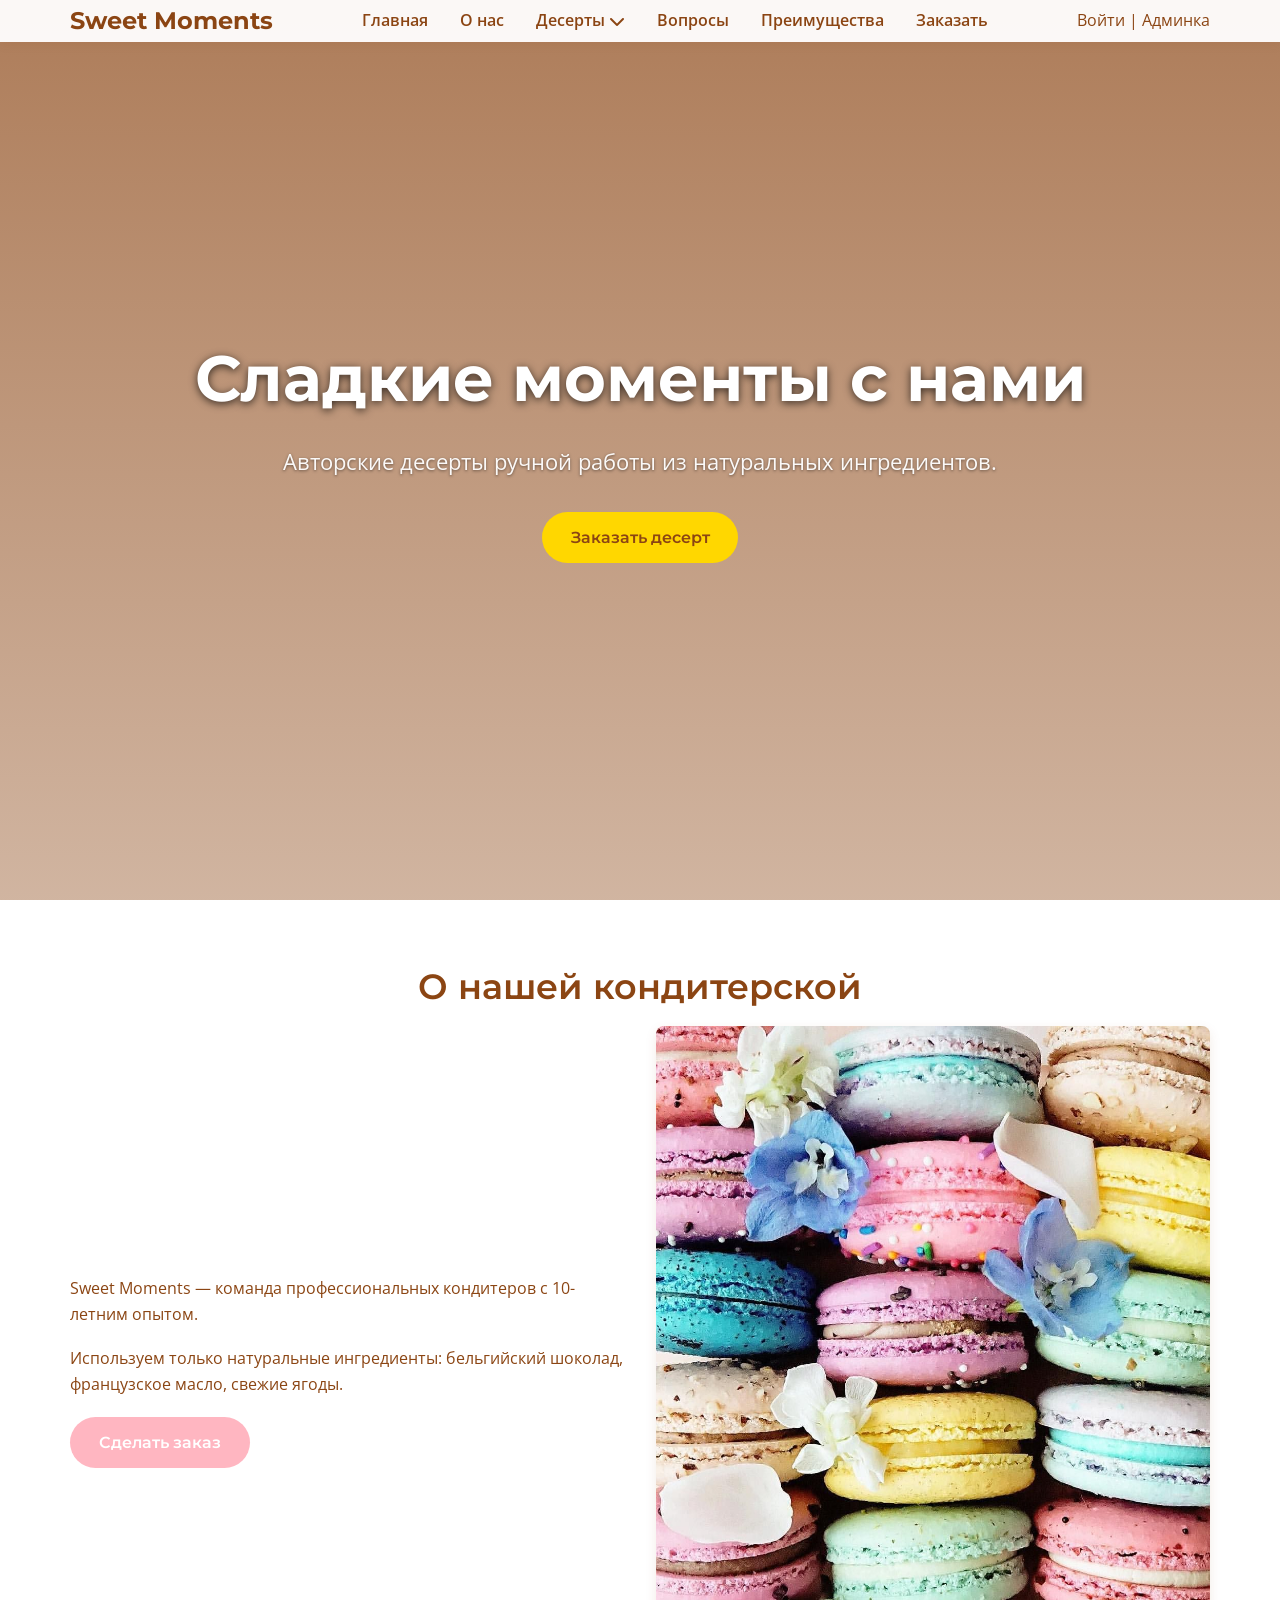
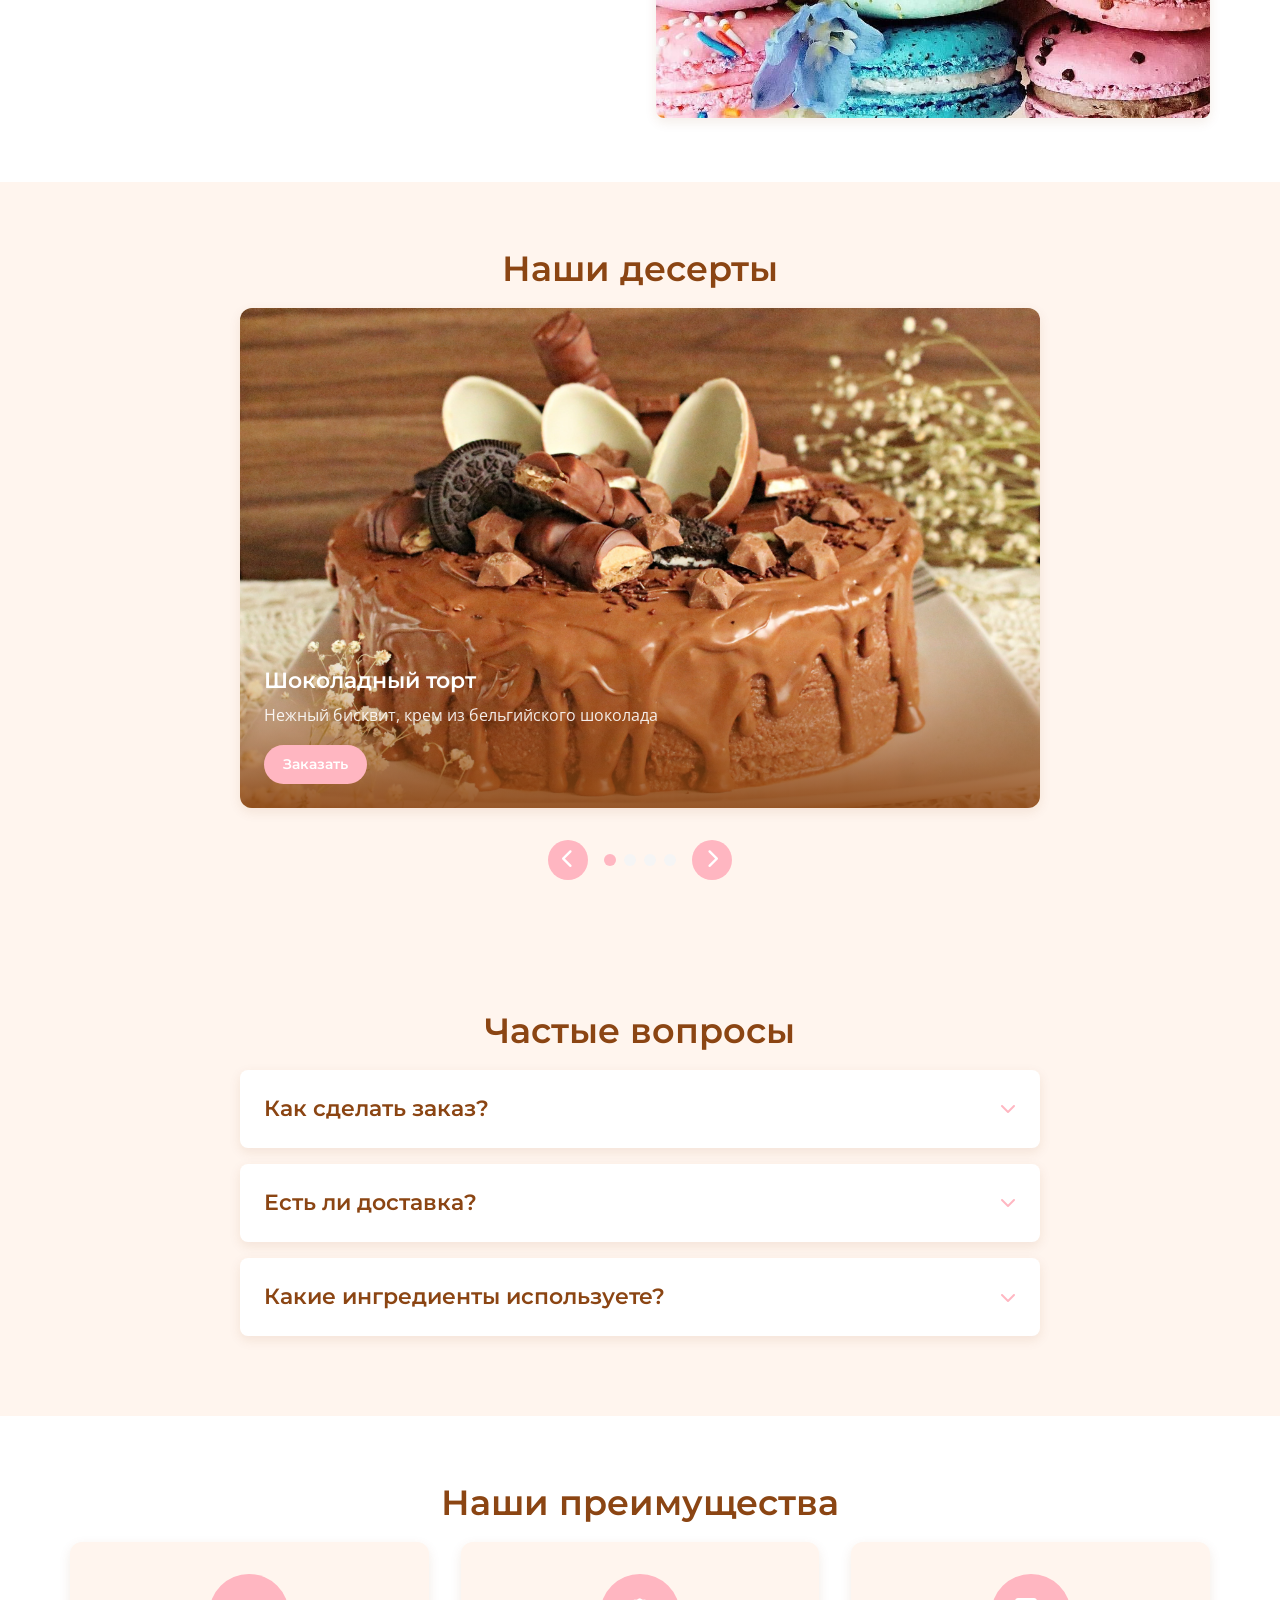
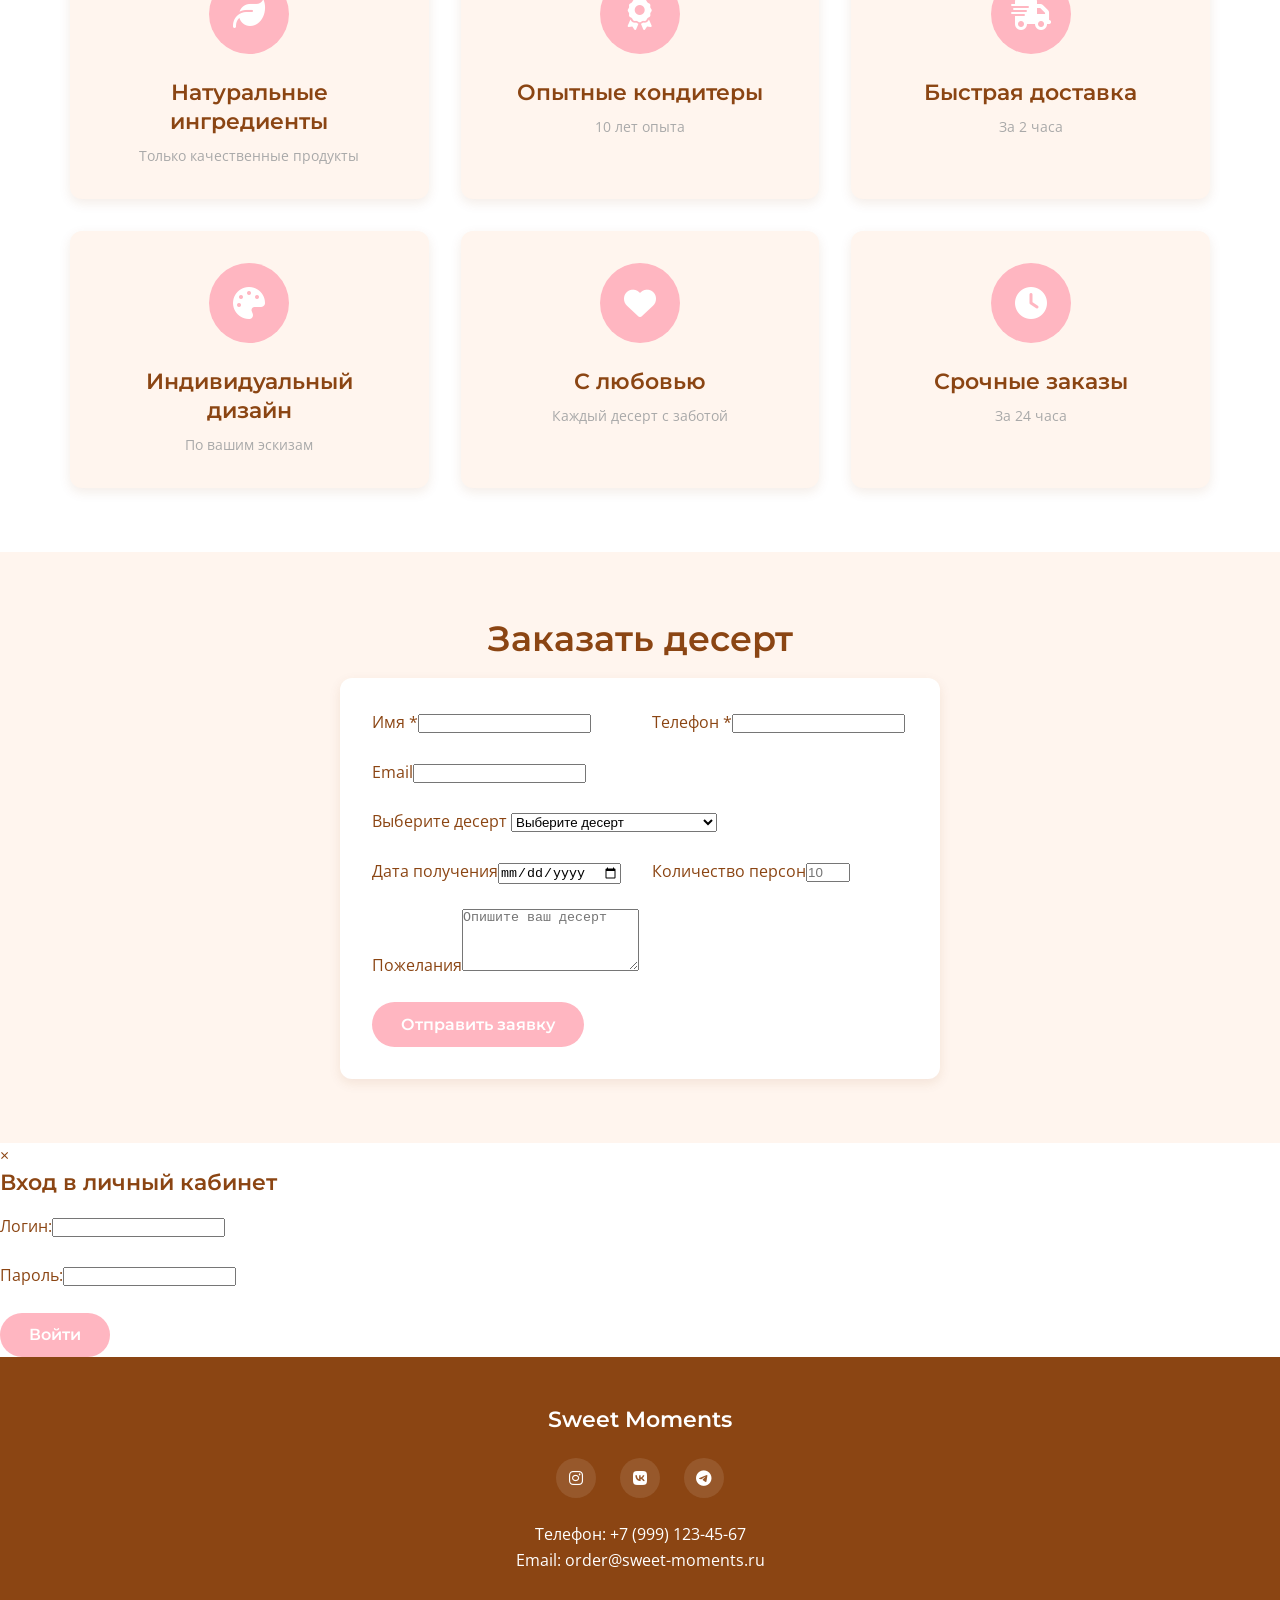
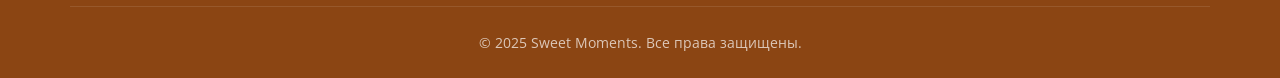
==== index.html @ 94284eec "Create index.html" ====
<!DOCTYPE html>
<html lang="ru">
<head>
    <meta charset="UTF-8">
    <meta name="viewport" content="width=device-width, initial-scale=1.0">
    <title>Sweet Moments - Кондитерская</title>
    <link rel="preconnect" href="https://fonts.googleapis.com">
    <link rel="preconnect" href="https://fonts.gstatic.com" crossorigin>
    <link href="https://fonts.googleapis.com/css2?family=Montserrat:wght@400;500;600;700&family=Open+Sans:wght@400;600&display=swap" rel="stylesheet">
    <link rel="stylesheet" href="https://cdnjs.cloudflare.com/ajax/libs/font-awesome/6.4.0/css/all.min.css">
    <link rel="stylesheet" href="style.css">
</head>
<body>
    <!-- Навигация -->
    <nav class="navbar">
        <div class="container navbar-container">
            <a href="#" class="logo">Sweet Moments</a>
            
            <ul class="nav-menu nav-desktop">
                <li class="nav-item"><a href="#home" class="nav-link">Главная</a></li>
                <li class="nav-item"><a href="#about" class="nav-link">О нас</a></li>
                <li class="nav-item dropdown">
                    <a href="#desserts" class="nav-link">Десерты <i class="fas fa-chevron-down"></i></a>
                    <ul class="dropdown-menu">
                        <li><a href="#" class="dropdown-item">Торты</a></li>
                        <li><a href="#" class="dropdown-item">Пирожные</a></li>
                        <li><a href="#" class="dropdown-item">Макаруны</a></li>
                        <li><a href="#" class="dropdown-item">Капкейки</a></li>
                    </ul>
                </li>
                <li class="nav-item"><a href="#faq" class="nav-link">Вопросы</a></li>
                <li class="nav-item"><a href="#benefits" class="nav-link">Преимущества</a></li>
                <li class="nav-item"><a href="#order" class="nav-link">Заказать</a></li>
            </ul>
            
            <div class="auth-links">
                <a href="#" id="loginLink" class="auth-link">Войти</a> |
                <a href="admin.php" class="auth-link">Админка</a>
            </div>
            
            <button class="menu-toggle" id="menuToggle">
                <i class="fas fa-bars"></i>
            </button>
            
            <div class="nav-mobile" id="navMobile">
                <button class="close-menu" id="closeMenu"><i class="fas fa-times"></i></button>
                <ul class="nav-menu">
                    <li class="nav-item"><a href="#home" class="nav-link">Главная</a></li>
                    <li class="nav-item"><a href="#about" class="nav-link">О нас</a></li>
                    <li class="nav-item mobile-dropdown-item">
                        <div class="mobile-dropdown-toggle nav-link">
                            <span>Десерты</span>
                            <i class="fas fa-chevron-down"></i>
                        </div>
                        <ul class="mobile-dropdown">
                            <li><a href="#" class="dropdown-item">Торты</a></li>
                            <li><a href="#" class="dropdown-item">Пирожные</a></li>
                            <li><a href="#" class="dropdown-item">Макаруны</a></li>
                            <li><a href="#" class="dropdown-item">Капкейки</a></li>
                        </ul>
                    </li>
                    <li class="nav-item"><a href="#faq" class="nav-link">Вопросы</a></li>
                    <li class="nav-item"><a href="#benefits" class="nav-link">Преимущества</a></li>
                    <li class="nav-item"><a href="#order" class="nav-link">Заказать</a></li>
                </ul>
                <a href="#order" class="btn mobile-menu-btn">Сделать заказ</a>
            </div>
        </div>
    </nav>
    
    <!-- Шапка с видео -->
    <header id="home">
        <div class="video-container">
            <video class="video-background" autoplay muted loop playsinline>
                <source src="VideoProject1.mp4" type="video/mp4">
            </video>
        </div>
        <div class="video-overlay"></div>
        <div class="container header-content">
            <h1>Сладкие моменты с нами</h1>
            <p>Авторские десерты ручной работы из натуральных ингредиентов.</p>
            <a href="#order" class="btn btn-secondary">Заказать десерт</a>
        </div>
    </header>
    
    <!-- Секция "О нас" -->
    <section id="about">
        <div class="container">
            <h2>О нашей кондитерской</h2>
            <div class="about-content">
                <div class="about-text">
                    <p>Sweet Moments — команда профессиональных кондитеров с 10-летним опытом.</p>
                    <p>Используем только натуральные ингредиенты: бельгийский шоколад, французское масло, свежие ягоды.</p>
                    <a href="#order" class="btn">Сделать заказ</a>
                </div>
                <div class="about-image"><img src="start.jpg" alt="Макаруны"></div>
            </div>
        </div>
    </section>
    
    <!-- Слайдер -->
    <section id="desserts" class="slider-section">
        <div class="container">
            <h2>Наши десерты</h2>
            <div class="slider-container">
                <div class="slider" id="slider">
                    <div class="slide"><img src="ChocoCake.jpeg" alt="Шоколадный торт"><div class="slide-content"><h3>Шоколадный торт</h3><p>Нежный бисквит, крем из бельгийского шоколада</p><a href="#order" class="btn btn-small">Заказать</a></div></div>
                    <div class="slide"><img src="Macaron.jpg" alt="Макаруны"><div class="slide-content"><h3>Макаруны ассорти</h3><p>8 вкусов: малина, фисташка, соленая карамель</p><a href="#order" class="btn btn-small">Заказать</a></div></div>
                    <div class="slide"><img src="CupCake.jpg" alt="Капкейки"><div class="slide-content"><h3>Капкейки "Праздник"</h3><p>Набор из 12 капкейков с разными начинками</p><a href="#order" class="btn btn-small">Заказать</a></div></div>
                    <div class="slide"><img src="RedCake.jpg" alt="Красный бархат"><div class="slide-content"><h3>Красный бархат</h3><p>Классический торт с крем-чизом</p><a href="#order" class="btn btn-small">Заказать</a></div></div>
                </div>
            </div>
            <div class="slider-controls">
                <button class="slider-prev" id="sliderPrev"><i class="fas fa-chevron-left"></i></button>
                <div class="slider-dots" id="sliderDots"></div>
                <button class="slider-next" id="sliderNext"><i class="fas fa-chevron-right"></i></button>
            </div>
        </div>
    </section>
    
    <!-- FAQ -->
    <section id="faq" class="faq-section">
        <div class="container">
            <h2>Частые вопросы</h2>
            <div class="faq-container">
                <div class="faq-item"><div class="faq-question"><h3>Как сделать заказ?</h3><i class="fas fa-chevron-down"></i></div><div class="faq-answer"><p>Через форму на сайте, по телефону +7 (999) 123-45-67 или в Instagram.</p></div></div>
                <div class="faq-item"><div class="faq-question"><h3>Есть ли доставка?</h3><i class="fas fa-chevron-down"></i></div><div class="faq-answer"><p>Да, доставляем по городу. Можно самовывоз.</p></div></div>
                <div class="faq-item"><div class="faq-question"><h3>Какие ингредиенты используете?</h3><i class="fas fa-chevron-down"></i></div><div class="faq-answer"><p>Только натуральные: бельгийский шоколад, французское масло, свежие ягоды.</p></div></div>
            </div>
        </div>
    </section>
    
    <!-- Преимущества -->
    <section id="benefits" class="benefits-section">
        <div class="container">
            <h2>Наши преимущества</h2>
            <div class="benefits-container">
                <div class="benefit-item"><div class="benefit-logo"><i class="fas fa-leaf"></i></div><h3>Натуральные ингредиенты</h3><p>Только качественные продукты</p></div>
                <div class="benefit-item"><div class="benefit-logo"><i class="fas fa-award"></i></div><h3>Опытные кондитеры</h3><p>10 лет опыта</p></div>
                <div class="benefit-item"><div class="benefit-logo"><i class="fas fa-shipping-fast"></i></div><h3>Быстрая доставка</h3><p>За 2 часа</p></div>
                <div class="benefit-item"><div class="benefit-logo"><i class="fas fa-palette"></i></div><h3>Индивидуальный дизайн</h3><p>По вашим эскизам</p></div>
                <div class="benefit-item"><div class="benefit-logo"><i class="fas fa-heart"></i></div><h3>С любовью</h3><p>Каждый десерт с заботой</p></div>
                <div class="benefit-item"><div class="benefit-logo"><i class="fas fa-clock"></i></div><h3>Срочные заказы</h3><p>За 24 часа</p></div>
            </div>
        </div>
    </section>
    
    <!-- Форма заказа -->
    <section id="order" class="form-section">
        <div class="container">
            <h2>Заказать десерт</h2>
            <div class="form-container">
                <form method="POST" action="/web_project/api/application" id="orderForm">
                    <div class="form-row">
                        <div class="form-group"><label>Имя *</label><input type="text" name="name" required></div>
                        <div class="form-group"><label>Телефон *</label><input type="tel" name="phone" required></div>
                    </div>
                    <div class="form-group"><label>Email</label><input type="email" name="email"></div>
                    <div class="form-group">
                        <label>Выберите десерт</label>
                        <select name="dessert">
                            <option value="">Выберите десерт</option>
                            <option value="chocolate-cake">Шоколадный торт "Нежность"</option>
                            <option value="macarons">Макаруны ассорти</option>
                            <option value="cupcakes">Капкейки "Праздник"</option>
                            <option value="red-velvet">Торт "Красный бархат"</option>
                            <option value="other">Другой вариант</option>
                        </select>
                    </div>
                    <div class="form-row">
                        <div class="form-group"><label>Дата получения</label><input type="date" name="date"></div>
                        <div class="form-group"><label>Количество персон</label><input type="number" name="servings" min="1" max="50" placeholder="10"></div>
                    </div>
                    <div class="form-group"><label>Пожелания</label><textarea name="message" rows="4" placeholder="Опишите ваш десерт"></textarea></div>
                    <button type="submit" class="btn" id="submitBtn">Отправить заявку</button>
                    <div class="form-message" id="formMessage"></div>
                </form>
            </div>
        </div>
    </section>
    
    <!-- Модальное окно для входа -->
    <div id="loginModal" class="modal">
        <div class="modal-content">
            <span class="close">&times;</span>
            <h3>Вход в личный кабинет</h3>
            <form id="userLoginForm">
                <div class="form-group"><label>Логин:</label><input type="text" id="userLogin" required></div>
                <div class="form-group"><label>Пароль:</label><input type="password" id="userPassword" required></div>
                <button type="submit" class="btn">Войти</button>
            </form>
            <div id="loginMessage"></div>
        </div>
    </div>
    
    <!-- Футер -->
    <footer>
        <div class="container">
            <div class="footer-content">
                <h3>Sweet Moments</h3>
                <div class="social-links">
                    <a href="#" class="social-link"><i class="fab fa-instagram"></i></a>
                    <a href="#" class="social-link"><i class="fab fa-vk"></i></a>
                    <a href="#" class="social-link"><i class="fab fa-telegram"></i></a>
                </div>
                <p>Телефон: +7 (999) 123-45-67<br>Email: order@sweet-moments.ru</p>
            </div>
            <div class="copyright">&copy; 2025 Sweet Moments. Все права защищены.</div>
        </div>
    </footer>

    <script src="script.js"></script>
</body>
</html>
---- style.css ----
/* ========== MOBILE-FIRST СТИЛИ ========== */

/* CSS Reset и базовые стили */
* {
    margin: 0;
    padding: 0;
    box-sizing: border-box;
}

:root {
    --primary: #FFB6C1; /* Нежно-розовый */
    --primary-dark: #DDA0DD; /* Сливовый */
    --secondary: #FFD700; /* Золотой */
    --light: #FFF5EE; /* Миндальный */
    --dark: #8B4513; /* Шоколадный */
    --gray: #A9A9A9;
    --light-gray: #F5F5F5;
    --shadow: 0 4px 12px rgba(139, 69, 19, 0.1);
    --transition: all 0.3s ease;
}

body {
    font-family: 'Open Sans', sans-serif;
    line-height: 1.6;
    color: var(--dark);
    background-color: #fff;
}

h1, h2, h3, h4 {
    font-family: 'Montserrat', sans-serif;
    font-weight: 600;
    line-height: 1.3;
    margin-bottom: 1rem;
}

h1 {
    font-size: 2.2rem;
    font-weight: 700;
}

h2 {
    font-size: 1.8rem;
    color: var(--dark);
    text-align: center;
    margin-bottom: 1rem;
}

h3 {
    font-size: 1.4rem;
}

p {
    margin-bottom: 1.2rem;
}

a {
    text-decoration: none;
    color: inherit;
}

img {
    max-width: 100%;
    height: auto;
    display: block;
}

.container {
    width: 100%;
    padding: 0 1rem;
    margin: 0 auto;
}

.btn {
    display: inline-block;
    background-color: var(--primary);
    color: white;
    padding: 0.8rem 1.8rem;
    border-radius: 30px;
    font-weight: 600;
    cursor: pointer;
    border: none;
    transition: var(--transition);
    font-family: 'Montserrat', sans-serif;
    font-size: 1rem;
}

.btn:hover {
    background-color: var(--primary-dark);
    transform: translateY(-3px);
    box-shadow: var(--shadow);
}

.btn-secondary {
    background-color: var(--secondary);
    color: var(--dark);
}

.btn-secondary:hover {
    background-color: #ffcc00;
}

.btn-small {
    padding: 0.5rem 1.2rem;
    font-size: 0.9rem;
}

.btn:disabled {
    opacity: 0.6;
    cursor: not-allowed;
    transform: none;
}

section {
    padding: 4rem 0;
}

.section-subtitle {
    text-align: center;
    color: var(--gray);
    margin-bottom: 3rem;
    font-size: 1.1rem;
    max-width: 600px;
    margin-left: auto;
    margin-right: auto;
}

/* Шапка с видео */
header {
    position: relative;
    height: 100vh;
    min-height: 600px;
    overflow: hidden;
    display: flex;
    align-items: center;
    justify-content: center;
    text-align: center;
    color: white;
}

.video-container {
    position: absolute;
    top: 0;
    left: 0;
    width: 100%;
    height: 100%;
    overflow: hidden;
    z-index: -2;
}

.video-background {
    position: absolute;
    top: 50%;
    left: 50%;
    transform: translate(-50%, -50%);
    min-width: 100%;
    min-height: 100%;
    width: auto;
    height: auto;
    z-index: -1;
    object-fit: cover;
}

.video-overlay {
    position: absolute;
    top: 0;
    left: 0;
    width: 100%;
    height: 100%;
    background: linear-gradient(to bottom, rgba(139, 69, 19, 0.7) 0%, rgba(139, 69, 19, 0.4) 100%);
    z-index: -1;
}

.header-content {
    position: relative;
    z-index: 1;
    padding: 0 1rem;
    max-width: 800px;
}

.header-content h1 {
    font-size: 2.5rem;
    margin-bottom: 1.5rem;
    text-shadow: 0 2px 8px rgba(0, 0, 0, 0.7);
    color: white;
}

.header-content p {
    font-size: 1.2rem;
    margin-bottom: 2rem;
    opacity: 0.95;
    text-shadow: 0 1px 3px rgba(0, 0, 0, 0.5);
}

/* Навигация */
.navbar {
    position: fixed;
    top: 0;
    left: 0;
    width: 100%;
    background-color: rgba(255, 255, 255, 0.98);
    box-shadow: 0 2px 10px rgba(139, 69, 19, 0.1);
    z-index: 1000;
    transition: var(--transition);
}

.navbar-container {
    display: flex;
    justify-content: space-between;
    align-items: center;
    padding: 1rem;
}

.logo {
    font-family: 'Montserrat', sans-serif;
    font-weight: 700;
    font-size: 1.5rem;
    color: var(--dark);
    z-index: 1001;
}

/* Десктопное меню - СКРЫТО на мобильных */
.nav-desktop {
    display: none;
}

.nav-menu {
    display: flex;
    list-style: none;
}

.nav-item {
    position: relative;
}

.nav-link {
    font-weight: 600;
    color: var(--dark);
    padding: 0.5rem 0;
    transition: var(--transition);
    display: flex;
    align-items: center;
    gap: 0.3rem;
}

.nav-link:hover {
    color: var(--primary-dark);
}

/* Выпадающее меню для десктопа */
.dropdown-menu {
    position: absolute;
    top: 100%;
    left: 0;
    background-color: white;
    min-width: 200px;
    box-shadow: var(--shadow);
    border-radius: 8px;
    opacity: 0;
    visibility: hidden;
    transform: translateY(10px);
    transition: var(--transition);
    list-style: none;
    padding: 0.5rem 0;
    z-index: 100;
}

.dropdown-item {
    padding: 0.6rem 1.5rem;
    transition: var(--transition);
    display: block;
}

.dropdown-item:hover {
    background-color: var(--light);
    color: var(--primary-dark);
}

.nav-item.dropdown:hover .dropdown-menu {
    opacity: 1;
    visibility: visible;
    transform: translateY(0);
}

/* Кнопка мобильного меню - ВСЕГДА ВИДНА на мобильных */
.menu-toggle {
    display: block;
    font-size: 1.5rem;
    color: var(--dark);
    cursor: pointer;
    background: none;
    border: none;
    z-index: 1001;
}

/* Мобильное меню - СКРЫТО по умолчанию */
.nav-mobile {
    position: fixed;
    top: 0;
    left: 0;
    width: 100%;
    height: 100%;
    background-color: white;
    z-index: 999;
    display: none;
    flex-direction: column;
    padding: 5rem 2rem 2rem;
    overflow-y: auto;
}

.nav-mobile.active {
    display: flex;
}

.nav-mobile .nav-menu {
    flex-direction: column;
    margin-top: 2rem;
    width: 100%;
}

.nav-mobile .nav-item {
    margin: 0 0 1.5rem 0;
    width: 100%;
}

.nav-mobile .nav-link {
    font-size: 1.2rem;
    padding: 0.5rem 0;
    display: block;
    width: 100%;
}

.mobile-dropdown {
    max-height: 0;
    overflow: hidden;
    transition: max-height 0.3s ease;
    padding-left: 1rem;
    width: 100%;
}

.mobile-dropdown.active {
    max-height: 500px;
}

.mobile-dropdown-toggle {
    display: flex;
    justify-content: space-between;
    align-items: center;
    width: 100%;
    cursor: pointer;
}

.mobile-dropdown-toggle i {
    transition: var(--transition);
}

.mobile-dropdown-toggle.active i {
    transform: rotate(180deg);
}

.close-menu {
    position: absolute;
    top: 1.5rem;
    right: 1.5rem;
    font-size: 1.8rem;
    background: none;
    border: none;
    color: var(--dark);
    cursor: pointer;
    z-index: 1001;
}

.mobile-menu-btn {
    margin-top: 2rem;
    width: 100%;
    text-align: center;
}

/* Секция "О нас" */
.about-content {
    display: flex;
    flex-direction: column;
    align-items: center;
    gap: 2rem;
}

.about-text {
    max-width: 600px;
}

.about-image {
    border-radius: 8px;
    overflow: hidden;
    box-shadow: var(--shadow);
}

.about-image img {
    transition: transform 0.5s ease;
}

.about-image:hover img {
    transform: scale(1.05);
}

/* Слайдер */
.slider-section {
    background-color: var(--light);
}

.slider-container {
    max-width: 800px;
    margin: 0 auto;
    position: relative;
    overflow: hidden;
    border-radius: 12px;
    box-shadow: var(--shadow);
}

.slider {
    display: flex;
    transition: transform 0.5s ease;
    height: 400px;
}

.slide {
    min-width: 100%;
    position: relative;
    height: 100%;
}

.slide img {
    width: 100%;
    height: 100%;
    object-fit: cover;
}

.slide-content {
    position: absolute;
    bottom: 0;
    left: 0;
    right: 0;
    background: linear-gradient(to top, rgba(139, 69, 19, 0.9), transparent);
    color: white;
    padding: 1.5rem;
}

.slide-content h3 {
    color: white;
    margin-bottom: 0.5rem;
}

.slide-content p {
    margin-bottom: 1rem;
    color: rgba(255, 255, 255, 0.9);
}

.slider-controls {
    display: flex;
    justify-content: center;
    align-items: center;
    margin-top: 2rem;
    gap: 1rem;
}

.slider-prev, .slider-next {
    background-color: var(--primary);
    color: white;
    border: none;
    width: 40px;
    height: 40px;
    border-radius: 50%;
    cursor: pointer;
    font-size: 1.2rem;
    transition: var(--transition);
    display: flex;
    align-items: center;
    justify-content: center;
}

.slider-prev:hover, .slider-next:hover {
    background-color: var(--primary-dark);
}

.slider-dots {
    display: flex;
    gap: 0.5rem;
}

.slider-dot {
    width: 12px;
    height: 12px;
    border-radius: 50%;
    background-color: var(--light-gray);
    border: none;
    cursor: pointer;
    transition: var(--transition);
}

.slider-dot.active {
    background-color: var(--primary);
}

/* Секция "Популярные вопросы" (FAQ) */
.faq-section {
    background-color: var(--light);
}

.faq-container {
    max-width: 800px;
    margin: 0 auto;
}

.faq-item {
    background-color: white;
    border-radius: 8px;
    margin-bottom: 1rem;
    box-shadow: var(--shadow);
    overflow: hidden;
    transition: var(--transition);
}

.faq-item:hover {
    box-shadow: 0 6px 16px rgba(139, 69, 19, 0.1);
}

.faq-question {
    padding: 1.5rem;
    display: flex;
    justify-content: space-between;
    align-items: center;
    cursor: pointer;
    border-bottom: 1px solid transparent;
}

.faq-question h3 {
    margin: 0;
    font-size: 1.2rem;
    color: var(--dark);
    flex: 1;
}

.faq-question i {
    color: var(--primary);
    transition: var(--transition);
}

.faq-item.active .faq-question i {
    transform: rotate(180deg);
}

.faq-answer {
    padding: 0 1.5rem;
    max-height: 0;
    overflow: hidden;
    transition: max-height 0.3s ease, padding 0.3s ease;
}

.faq-item.active .faq-answer {
    padding: 0 1.5rem 1.5rem;
    max-height: 500px;
}

.faq-answer p {
    margin: 0;
    color: var(--gray);
    line-height: 1.6;
}

/* Секция "Преимущества" */
.benefits-section {
    background-color: white;
}

.benefits-container {
    display: grid;
    grid-template-columns: 1fr;
    gap: 2rem;
    max-width: 1200px;
    margin: 0 auto;
}

.benefit-item {
    background-color: var(--light);
    border-radius: 12px;
    padding: 2rem;
    text-align: center;
    transition: var(--transition);
    box-shadow: var(--shadow);
}

.benefit-item:hover {
    transform: translateY(-5px);
    box-shadow: 0 8px 20px rgba(139, 69, 19, 0.1);
}

.benefit-logo {
    width: 80px;
    height: 80px;
    background-color: var(--primary);
    color: white;
    border-radius: 50%;
    display: flex;
    align-items: center;
    justify-content: center;
    margin: 0 auto 1.5rem;
    font-size: 2rem;
    transition: var(--transition);
}

.benefit-item:hover .benefit-logo {
    background-color: var(--primary-dark);
    transform: rotate(360deg);
}

.benefit-item h3 {
    margin-bottom: 0.5rem;
    color: var(--dark);
}

.benefit-item p {
    color: var(--gray);
    margin: 0;
    font-size: 0.9rem;
}

/* Форма */
.form-section {
    background-color: var(--light);
}

.form-container {
    max-width: 600px;
    margin: 0 auto;
    background-color: white;
    padding: 2rem;
    border-radius: 12px;
    box-shadow: var(--shadow);
}

.form-group {
    margin-bottom: 1.5rem;
}

.form-label {
    display: block;
    margin-bottom: 0.5rem;
    font-weight: 600;
    color: var(--dark);
}

.form-control {
    width: 100%;
    padding: 0.8rem 1rem;
    border: 1px solid #e0c9b8;
    border-radius: 8px;
    font-family: 'Open Sans', sans-serif;
    font-size: 1rem;
    transition: var(--transition);
    background-color: var(--light);
}

.form-control:focus {
    outline: none;
    border-color: var(--primary);
    box-shadow: 0 0 0 3px rgba(255, 182, 193, 0.25);
}

.form-row {
    display: flex;
    flex-direction: column;
    gap: 1.5rem;
}

.form-message {
    margin-top: 1.5rem;
    padding: 1rem;
    border-radius: 8px;
    display: none;
}

.form-message.success {
    background-color: #d4edda;
    color: #155724;
    border: 1px solid #c3e6cb;
    display: block;
}

.form-message.error {
    background-color: #f8d7da;
    color: #721c24;
    border: 1px solid #f5c6cb;
    display: block;
}

/* Футер */
footer {
    background-color: var(--dark);
    color: white;
    padding: 3rem 0 1.5rem;
    text-align: center;
}

.footer-content {
    margin-bottom: 2rem;
}

.footer-content h3 {
    color: white;
    margin-bottom: 1rem;
}

.social-links {
    display: flex;
    justify-content: center;
    gap: 1.5rem;
    margin: 1.5rem 0;
}

.social-link {
    display: inline-flex;
    align-items: center;
    justify-content: center;
    width: 40px;
    height: 40px;
    background-color: rgba(255, 255, 255, 0.1);
    border-radius: 50%;
    transition: var(--transition);
}

.social-link:hover {
    background-color: var(--primary);
    transform: translateY(-3px);
}

.copyright {
    font-size: 0.9rem;
    color: rgba(255, 255, 255, 0.7);
    border-top: 1px solid rgba(255, 255, 255, 0.1);
    padding-top: 1.5rem;
}

/* ========== ПЛАНШЕТЫ (min-width: 768px) ========== */
@media (min-width: 768px) {
    h1 {
        font-size: 2.8rem;
    }
    
    h2 {
        font-size: 2.2rem;
    }
    
    .container {
        max-width: 720px;
        padding: 0;
    }
    
    .header-content h1 {
        font-size: 3.5rem;
    }
    
    .header-content p {
        font-size: 1.4rem;
    }
    
    /* Скрываем кнопку меню на планшетах/десктопах */
    .menu-toggle {
        display: none;
    }
    
    /* Показываем десктопное меню */
    .nav-desktop {
        display: flex;
        gap: 2rem;
    }
    
    /* Скрываем мобильное меню на планшетах/десктопах */
    .nav-mobile {
        display: none !important;
    }
    
    .about-content {
        flex-direction: row;
        justify-content: space-between;
    }
    
    .about-text {
        flex: 1;
    }
    
    .about-image {
        flex: 1;
    }
    
    .form-row {
        flex-direction: row;
    }
    
    .form-row .form-group {
        flex: 1;
    }
    
    .benefits-container {
        grid-template-columns: repeat(2, 1fr);
    }
    
    .faq-question h3 {
        font-size: 1.3rem;
    }
}

/* ========== ДЕСКТОПЫ (min-width: 992px) ========== */
@media (min-width: 992px) {
    .container {
        max-width: 960px;
    }
    
    .header-content h1 {
        font-size: 4rem;
    }
    
    .slider {
        height: 500px;
    }
    
    .benefits-container {
        grid-template-columns: repeat(3, 1fr);
    }
    
    .faq-question h3 {
        font-size: 1.4rem;
    }
}

@media (min-width: 1200px) {
    .container {
        max-width: 1140px;
    }
}
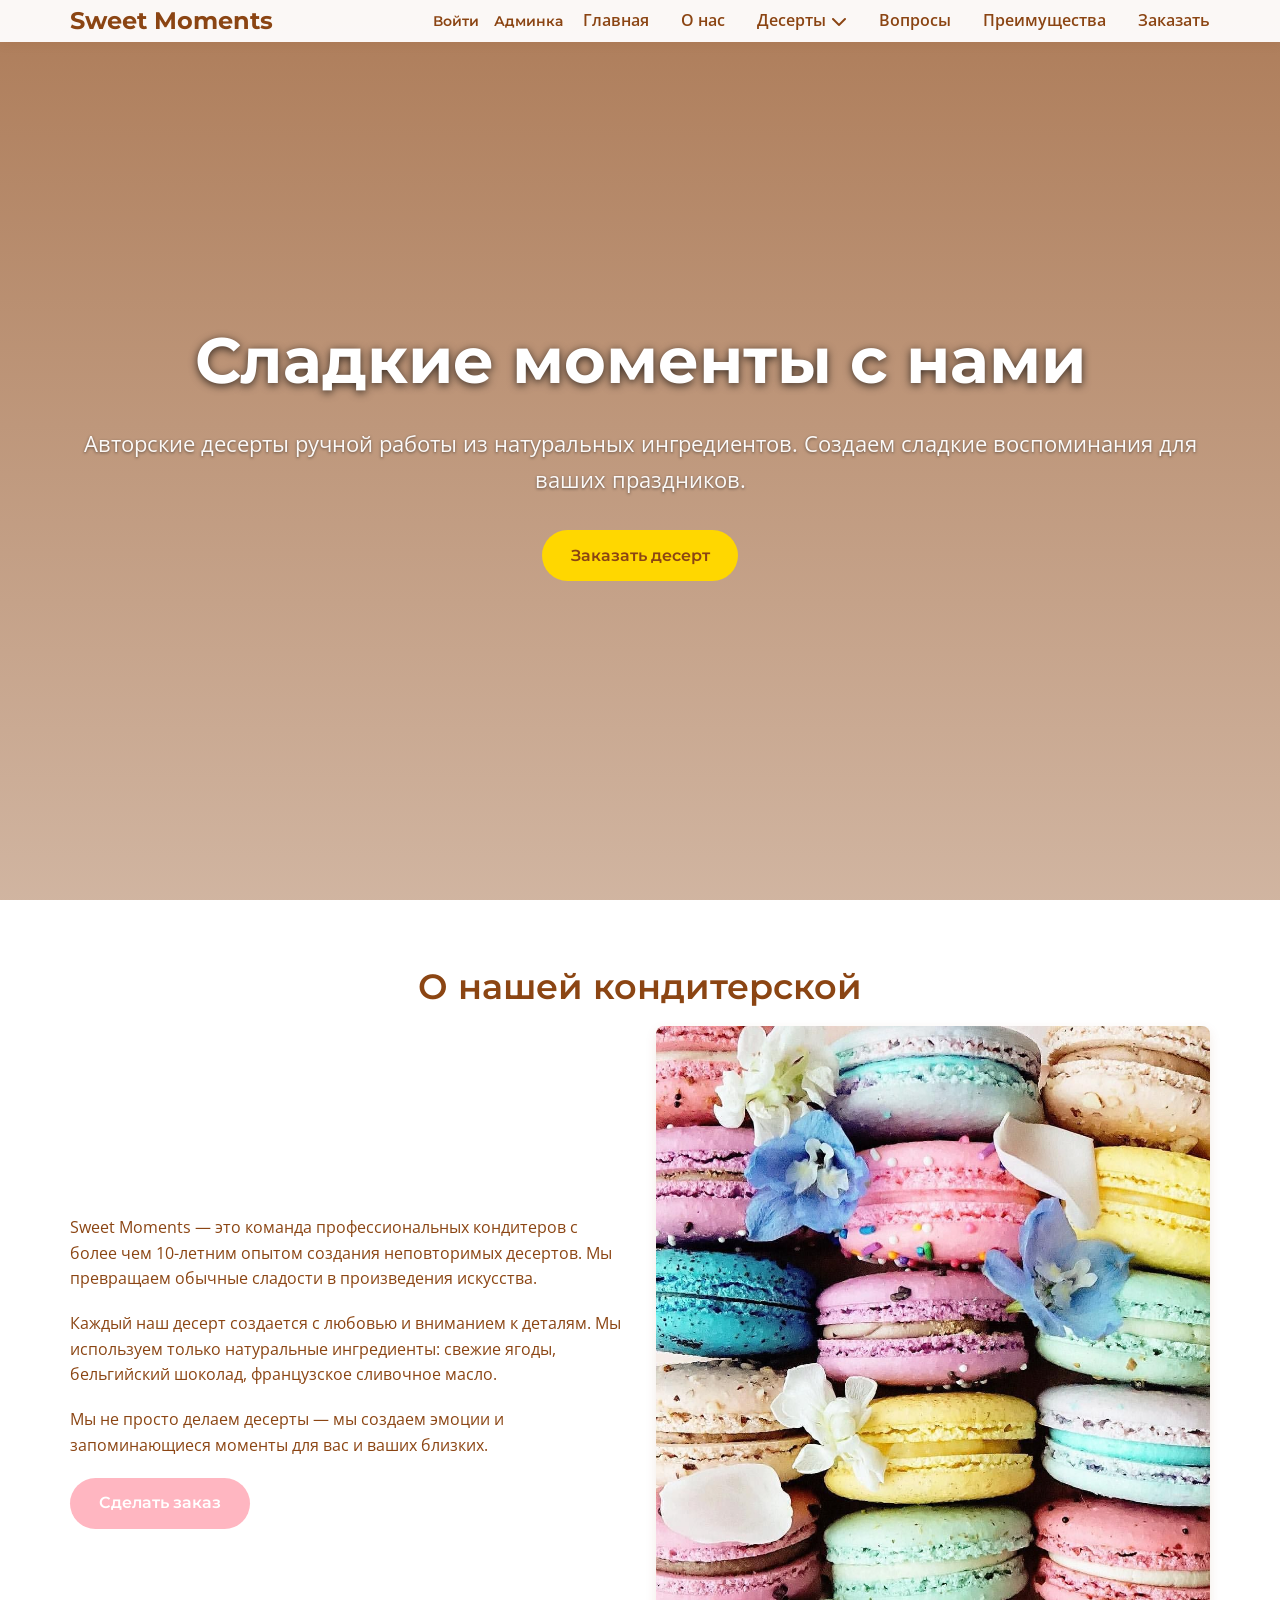
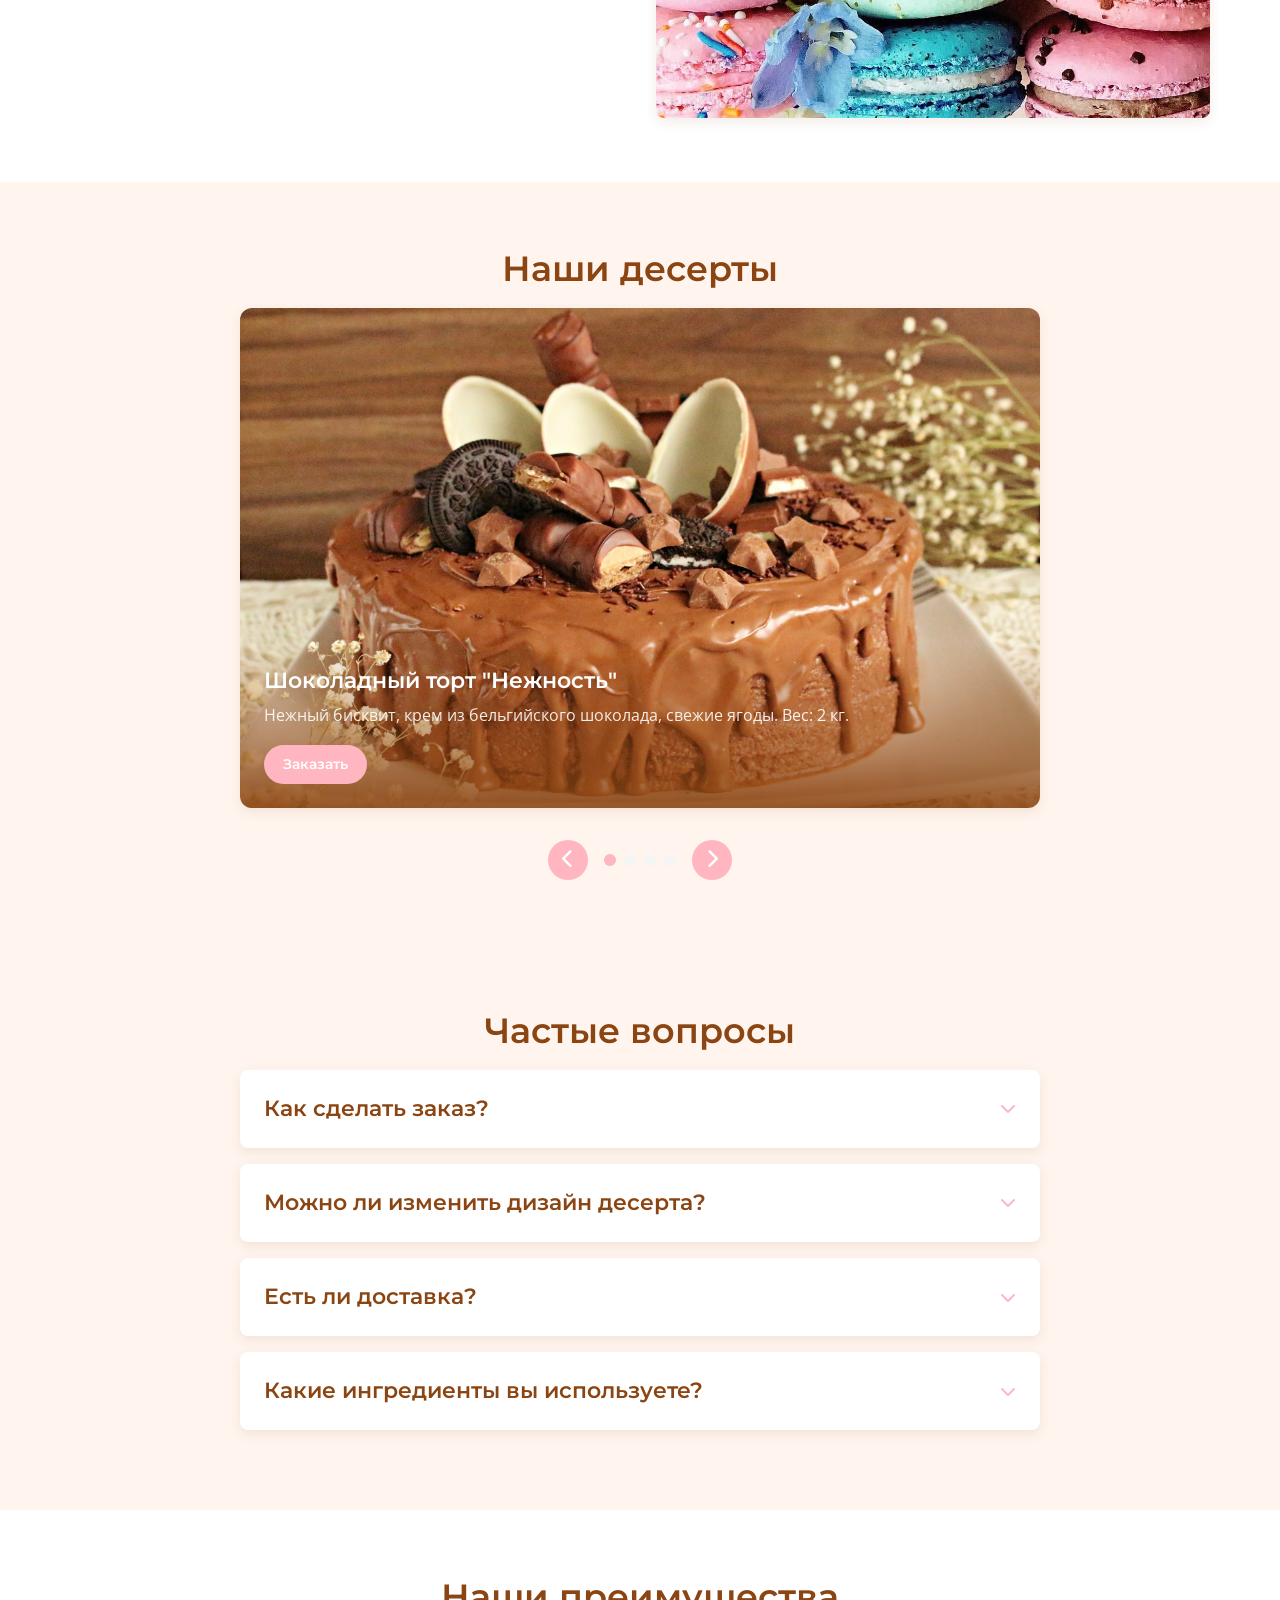
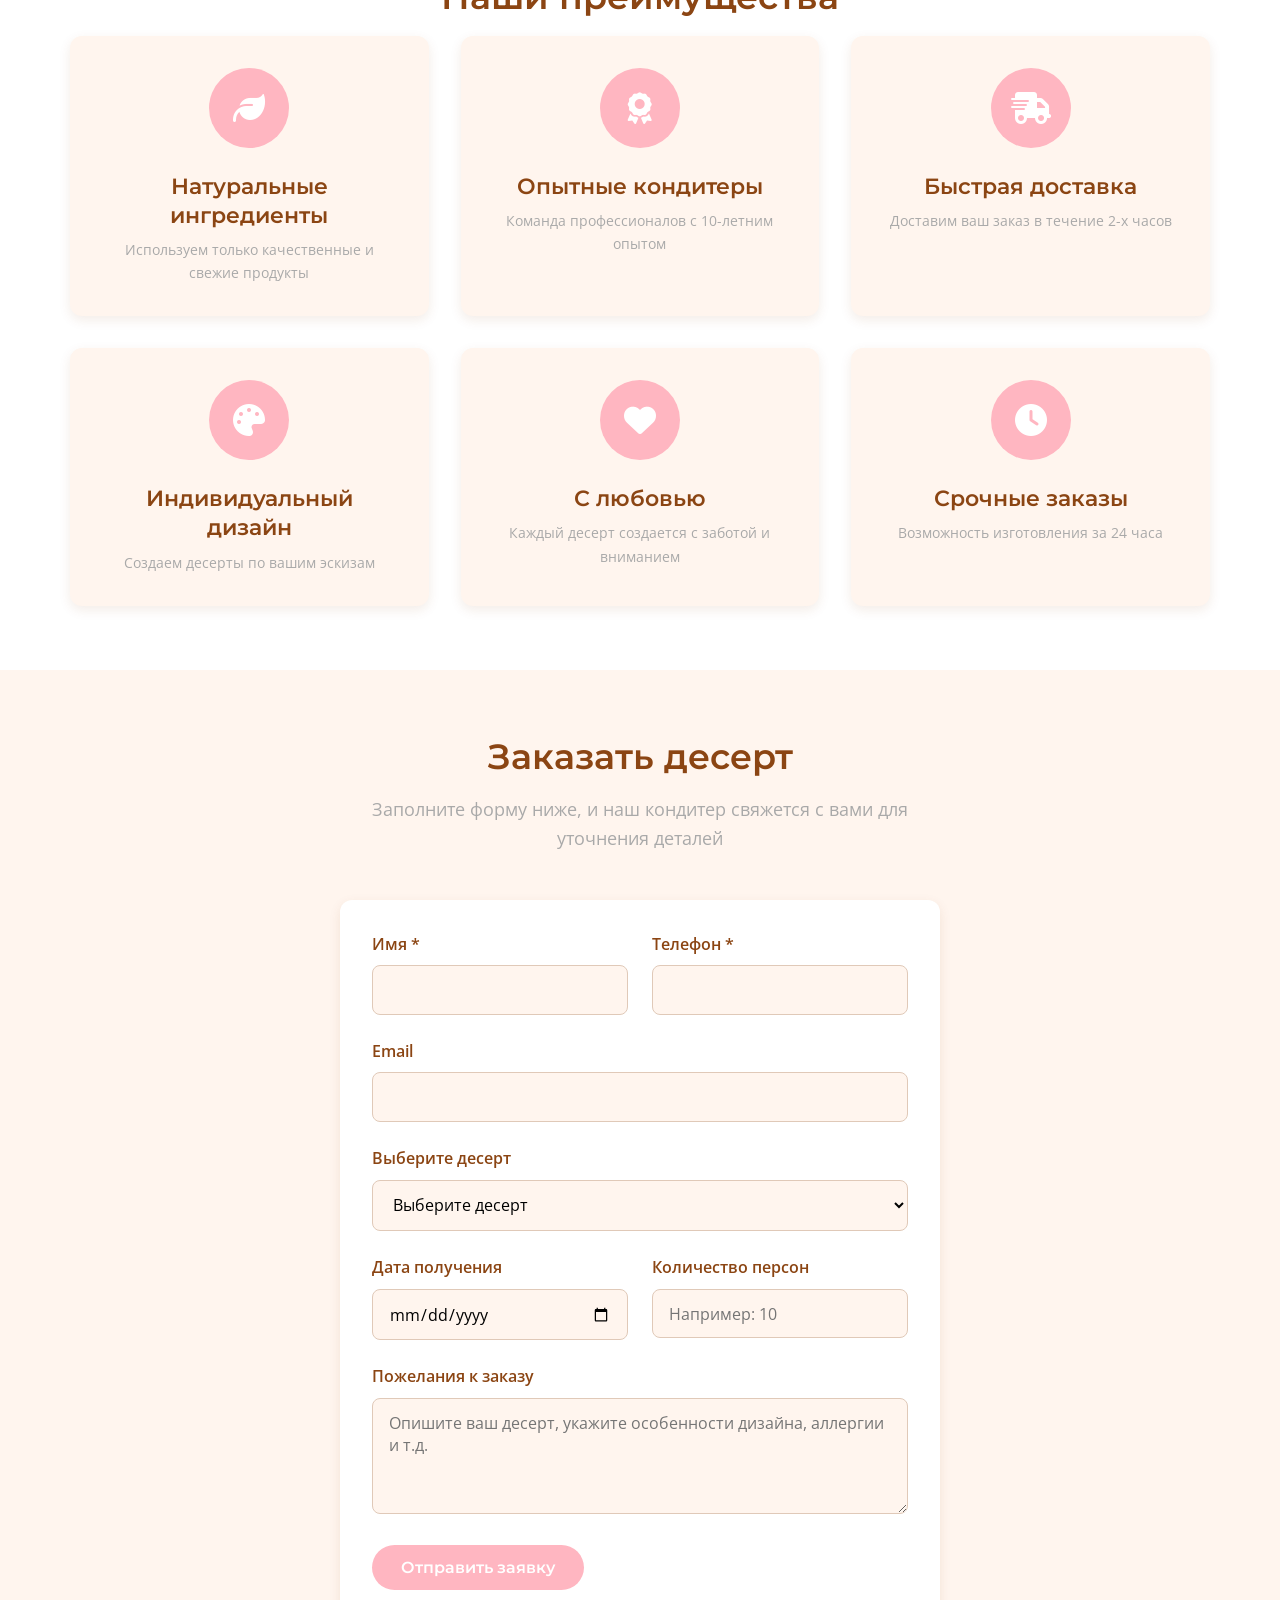
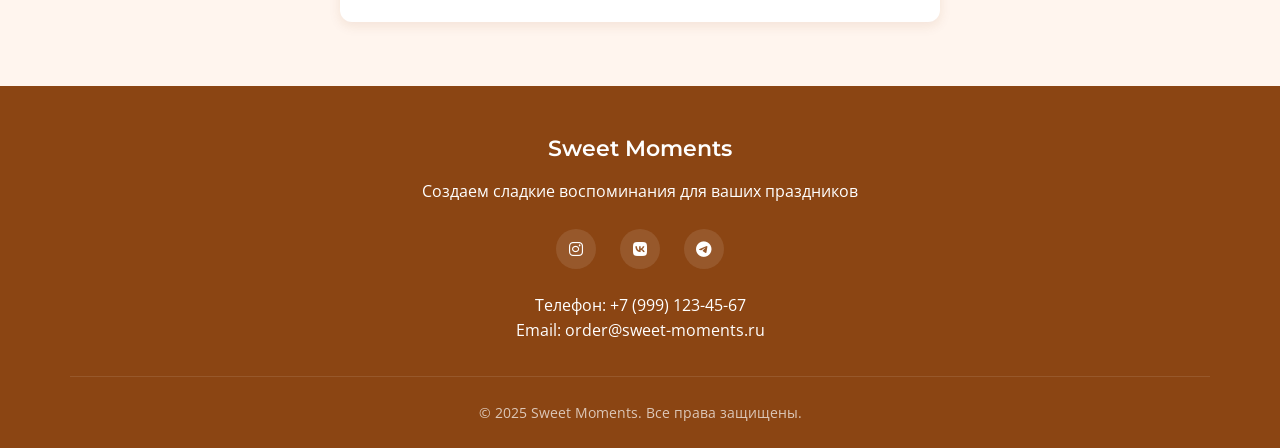
==== commit b96c666f: "Update index.html" ====
--- a/index.html
+++ b/index.html
@@ -16,6 +16,11 @@
         <div class="container navbar-container">
             <a href="#" class="logo">Sweet Moments</a>
             
+            <div class="auth-links">
+                <a href="#" id="loginLink" class="auth-link">Войти</a>
+                <a href="admin.php" class="auth-link">Админка</a>
+            </div>
+            
             <ul class="nav-menu nav-desktop">
                 <li class="nav-item"><a href="#home" class="nav-link">Главная</a></li>
                 <li class="nav-item"><a href="#about" class="nav-link">О нас</a></li>
@@ -33,11 +38,6 @@
                 <li class="nav-item"><a href="#order" class="nav-link">Заказать</a></li>
             </ul>
             
-            <div class="auth-links">
-                <a href="#" id="loginLink" class="auth-link">Войти</a> |
-                <a href="admin.php" class="auth-link">Админка</a>
-            </div>
-            
             <button class="menu-toggle" id="menuToggle">
                 <i class="fas fa-bars"></i>
             </button>
@@ -78,7 +78,7 @@
         <div class="video-overlay"></div>
         <div class="container header-content">
             <h1>Сладкие моменты с нами</h1>
-            <p>Авторские десерты ручной работы из натуральных ингредиентов.</p>
+            <p>Авторские десерты ручной работы из натуральных ингредиентов. Создаем сладкие воспоминания для ваших праздников.</p>
             <a href="#order" class="btn btn-secondary">Заказать десерт</a>
         </div>
     </header>
@@ -89,8 +89,9 @@
             <h2>О нашей кондитерской</h2>
             <div class="about-content">
                 <div class="about-text">
-                    <p>Sweet Moments — команда профессиональных кондитеров с 10-летним опытом.</p>
-                    <p>Используем только натуральные ингредиенты: бельгийский шоколад, французское масло, свежие ягоды.</p>
+                    <p>Sweet Moments — это команда профессиональных кондитеров с более чем 10-летним опытом создания неповторимых десертов. Мы превращаем обычные сладости в произведения искусства.</p>
+                    <p>Каждый наш десерт создается с любовью и вниманием к деталям. Мы используем только натуральные ингредиенты: свежие ягоды, бельгийский шоколад, французское сливочное масло.</p>
+                    <p>Мы не просто делаем десерты — мы создаем эмоции и запоминающиеся моменты для вас и ваших близких.</p>
                     <a href="#order" class="btn">Сделать заказ</a>
                 </div>
                 <div class="about-image"><img src="start.jpg" alt="Макаруны"></div>
@@ -104,10 +105,38 @@
             <h2>Наши десерты</h2>
             <div class="slider-container">
                 <div class="slider" id="slider">
-                    <div class="slide"><img src="ChocoCake.jpeg" alt="Шоколадный торт"><div class="slide-content"><h3>Шоколадный торт</h3><p>Нежный бисквит, крем из бельгийского шоколада</p><a href="#order" class="btn btn-small">Заказать</a></div></div>
-                    <div class="slide"><img src="Macaron.jpg" alt="Макаруны"><div class="slide-content"><h3>Макаруны ассорти</h3><p>8 вкусов: малина, фисташка, соленая карамель</p><a href="#order" class="btn btn-small">Заказать</a></div></div>
-                    <div class="slide"><img src="CupCake.jpg" alt="Капкейки"><div class="slide-content"><h3>Капкейки "Праздник"</h3><p>Набор из 12 капкейков с разными начинками</p><a href="#order" class="btn btn-small">Заказать</a></div></div>
-                    <div class="slide"><img src="RedCake.jpg" alt="Красный бархат"><div class="slide-content"><h3>Красный бархат</h3><p>Классический торт с крем-чизом</p><a href="#order" class="btn btn-small">Заказать</a></div></div>
+                    <div class="slide">
+                        <img src="ChocoCake.jpeg" alt="Шоколадный торт">
+                        <div class="slide-content">
+                            <h3>Шоколадный торт "Нежность"</h3>
+                            <p>Нежный бисквит, крем из бельгийского шоколада, свежие ягоды. Вес: 2 кг.</p>
+                            <a href="#order" class="btn btn-small">Заказать</a>
+                        </div>
+                    </div>
+                    <div class="slide">
+                        <img src="Macaron.jpg" alt="Макаруны">
+                        <div class="slide-content">
+                            <h3>Макаруны ассорти</h3>
+                            <p>Нежные французские макаруны 8 вкусов: малина, фисташка, соленая карамель, ваниль.</p>
+                            <a href="#order" class="btn btn-small">Заказать</a>
+                        </div>
+                    </div>
+                    <div class="slide">
+                        <img src="CupCake.jpg" alt="Капкейки">
+                        <div class="slide-content">
+                            <h3>Капкейки "Праздник"</h3>
+                            <p>Набор из 12 капкейков с разными начинками и декором. Идеально для детского праздника.</p>
+                            <a href="#order" class="btn btn-small">Заказать</a>
+                        </div>
+                    </div>
+                    <div class="slide">
+                        <img src="RedCake.jpg" alt="Красный бархат">
+                        <div class="slide-content">
+                            <h3>Торт "Красный бархат"</h3>
+                            <p>Классический американский торт с крем-чизом. Яркий цвет и невероятный вкус.</p>
+                            <a href="#order" class="btn btn-small">Заказать</a>
+                        </div>
+                    </div>
                 </div>
             </div>
             <div class="slider-controls">
@@ -123,9 +152,22 @@
         <div class="container">
             <h2>Частые вопросы</h2>
             <div class="faq-container">
-                <div class="faq-item"><div class="faq-question"><h3>Как сделать заказ?</h3><i class="fas fa-chevron-down"></i></div><div class="faq-answer"><p>Через форму на сайте, по телефону +7 (999) 123-45-67 или в Instagram.</p></div></div>
-                <div class="faq-item"><div class="faq-question"><h3>Есть ли доставка?</h3><i class="fas fa-chevron-down"></i></div><div class="faq-answer"><p>Да, доставляем по городу. Можно самовывоз.</p></div></div>
-                <div class="faq-item"><div class="faq-question"><h3>Какие ингредиенты используете?</h3><i class="fas fa-chevron-down"></i></div><div class="faq-answer"><p>Только натуральные: бельгийский шоколад, французское масло, свежие ягоды.</p></div></div>
+                <div class="faq-item">
+                    <div class="faq-question"><h3>Как сделать заказ?</h3><i class="fas fa-chevron-down"></i></div>
+                    <div class="faq-answer"><p>Вы можете сделать заказ через форму на сайте, по телефону +7 (999) 123-45-67 или в нашем Instagram. Для тортов рекомендуем заказывать за 3-5 дней до мероприятия.</p></div>
+                </div>
+                <div class="faq-item">
+                    <div class="faq-question"><h3>Можно ли изменить дизайн десерта?</h3><i class="fas fa-chevron-down"></i></div>
+                    <div class="faq-answer"><p>Да, мы создаем десерты по вашим эскизам и пожеланиям. Пришлите нам фото или описание того, что хотите, и наш кондитер предложит варианты реализации.</p></div>
+                </div>
+                <div class="faq-item">
+                    <div class="faq-question"><h3>Есть ли доставка?</h3><i class="fas fa-chevron-down"></i></div>
+                    <div class="faq-answer"><p>Да, мы осуществляем доставку по городу. Стоимость доставки зависит от района. Также вы можете забрать заказ самостоятельно из нашей кондитерской.</p></div>
+                </div>
+                <div class="faq-item">
+                    <div class="faq-question"><h3>Какие ингредиенты вы используете?</h3><i class="fas fa-chevron-down"></i></div>
+                    <div class="faq-answer"><p>Мы используем только натуральные ингредиенты: бельгийский шоколад, французское сливочное масло, итальянскую муку, свежие ягоды и фрукты. Без консервантов и искусственных красителей.</p></div>
+                </div>
             </div>
         </div>
     </section>
@@ -135,12 +177,12 @@
         <div class="container">
             <h2>Наши преимущества</h2>
             <div class="benefits-container">
-                <div class="benefit-item"><div class="benefit-logo"><i class="fas fa-leaf"></i></div><h3>Натуральные ингредиенты</h3><p>Только качественные продукты</p></div>
-                <div class="benefit-item"><div class="benefit-logo"><i class="fas fa-award"></i></div><h3>Опытные кондитеры</h3><p>10 лет опыта</p></div>
-                <div class="benefit-item"><div class="benefit-logo"><i class="fas fa-shipping-fast"></i></div><h3>Быстрая доставка</h3><p>За 2 часа</p></div>
-                <div class="benefit-item"><div class="benefit-logo"><i class="fas fa-palette"></i></div><h3>Индивидуальный дизайн</h3><p>По вашим эскизам</p></div>
-                <div class="benefit-item"><div class="benefit-logo"><i class="fas fa-heart"></i></div><h3>С любовью</h3><p>Каждый десерт с заботой</p></div>
-                <div class="benefit-item"><div class="benefit-logo"><i class="fas fa-clock"></i></div><h3>Срочные заказы</h3><p>За 24 часа</p></div>
+                <div class="benefit-item"><div class="benefit-logo"><i class="fas fa-leaf"></i></div><h3>Натуральные ингредиенты</h3><p>Используем только качественные и свежие продукты</p></div>
+                <div class="benefit-item"><div class="benefit-logo"><i class="fas fa-award"></i></div><h3>Опытные кондитеры</h3><p>Команда профессионалов с 10-летним опытом</p></div>
+                <div class="benefit-item"><div class="benefit-logo"><i class="fas fa-shipping-fast"></i></div><h3>Быстрая доставка</h3><p>Доставим ваш заказ в течение 2-х часов</p></div>
+                <div class="benefit-item"><div class="benefit-logo"><i class="fas fa-palette"></i></div><h3>Индивидуальный дизайн</h3><p>Создаем десерты по вашим эскизам</p></div>
+                <div class="benefit-item"><div class="benefit-logo"><i class="fas fa-heart"></i></div><h3>С любовью</h3><p>Каждый десерт создается с заботой и вниманием</p></div>
+                <div class="benefit-item"><div class="benefit-logo"><i class="fas fa-clock"></i></div><h3>Срочные заказы</h3><p>Возможность изготовления за 24 часа</p></div>
             </div>
         </div>
     </section>
@@ -149,16 +191,29 @@
     <section id="order" class="form-section">
         <div class="container">
             <h2>Заказать десерт</h2>
+            <p class="section-subtitle">Заполните форму ниже, и наш кондитер свяжется с вами для уточнения деталей</p>
+            
             <div class="form-container">
                 <form method="POST" action="/web_project/api/application" id="orderForm">
                     <div class="form-row">
-                        <div class="form-group"><label>Имя *</label><input type="text" name="name" required></div>
-                        <div class="form-group"><label>Телефон *</label><input type="tel" name="phone" required></div>
-                    </div>
-                    <div class="form-group"><label>Email</label><input type="email" name="email"></div>
+                        <div class="form-group">
+                            <label for="name" class="form-label">Имя *</label>
+                            <input type="text" id="name" name="name" class="form-control" required>
+                        </div>
+                        <div class="form-group">
+                            <label for="phone" class="form-label">Телефон *</label>
+                            <input type="tel" id="phone" name="phone" class="form-control" required>
+                        </div>
+                    </div>
+                    
                     <div class="form-group">
-                        <label>Выберите десерт</label>
-                        <select name="dessert">
+                        <label for="email" class="form-label">Email</label>
+                        <input type="email" id="email" name="email" class="form-control">
+                    </div>
+                    
+                    <div class="form-group">
+                        <label for="dessert" class="form-label">Выберите десерт</label>
+                        <select id="dessert" name="dessert" class="form-control">
                             <option value="">Выберите десерт</option>
                             <option value="chocolate-cake">Шоколадный торт "Нежность"</option>
                             <option value="macarons">Макаруны ассорти</option>
@@ -167,17 +222,47 @@
                             <option value="other">Другой вариант</option>
                         </select>
                     </div>
+                    
                     <div class="form-row">
-                        <div class="form-group"><label>Дата получения</label><input type="date" name="date"></div>
-                        <div class="form-group"><label>Количество персон</label><input type="number" name="servings" min="1" max="50" placeholder="10"></div>
-                    </div>
-                    <div class="form-group"><label>Пожелания</label><textarea name="message" rows="4" placeholder="Опишите ваш десерт"></textarea></div>
+                        <div class="form-group">
+                            <label for="date" class="form-label">Дата получения</label>
+                            <input type="date" id="date" name="date" class="form-control">
+                        </div>
+                        <div class="form-group">
+                            <label for="servings" class="form-label">Количество персон</label>
+                            <input type="number" id="servings" name="servings" class="form-control" min="1" max="50" placeholder="Например: 10">
+                        </div>
+                    </div>
+                    
+                    <div class="form-group">
+                        <label for="message" class="form-label">Пожелания к заказу</label>
+                        <textarea id="message" name="message" class="form-control" rows="4" placeholder="Опишите ваш десерт, укажите особенности дизайна, аллергии и т.д."></textarea>
+                    </div>
+                    
                     <button type="submit" class="btn" id="submitBtn">Отправить заявку</button>
+                    
                     <div class="form-message" id="formMessage"></div>
                 </form>
             </div>
         </div>
     </section>
+    
+    <!-- Футер -->
+    <footer>
+        <div class="container">
+            <div class="footer-content">
+                <h3>Sweet Moments</h3>
+                <p>Создаем сладкие воспоминания для ваших праздников</p>
+                <div class="social-links">
+                    <a href="#" class="social-link"><i class="fab fa-instagram"></i></a>
+                    <a href="#" class="social-link"><i class="fab fa-vk"></i></a>
+                    <a href="#" class="social-link"><i class="fab fa-telegram"></i></a>
+                </div>
+                <p>Телефон: +7 (999) 123-45-67<br>Email: order@sweet-moments.ru</p>
+            </div>
+            <div class="copyright">&copy; 2025 Sweet Moments. Все права защищены.</div>
+        </div>
+    </footer>
     
     <!-- Модальное окно для входа -->
     <div id="loginModal" class="modal">
@@ -185,30 +270,20 @@
             <span class="close">&times;</span>
             <h3>Вход в личный кабинет</h3>
             <form id="userLoginForm">
-                <div class="form-group"><label>Логин:</label><input type="text" id="userLogin" required></div>
-                <div class="form-group"><label>Пароль:</label><input type="password" id="userPassword" required></div>
+                <div class="form-group">
+                    <label>Логин:</label>
+                    <input type="text" id="userLogin" class="form-control" required>
+                </div>
+                <div class="form-group">
+                    <label>Пароль:</label>
+                    <input type="password" id="userPassword" class="form-control" required>
+                </div>
                 <button type="submit" class="btn">Войти</button>
             </form>
             <div id="loginMessage"></div>
         </div>
     </div>
     
-    <!-- Футер -->
-    <footer>
-        <div class="container">
-            <div class="footer-content">
-                <h3>Sweet Moments</h3>
-                <div class="social-links">
-                    <a href="#" class="social-link"><i class="fab fa-instagram"></i></a>
-                    <a href="#" class="social-link"><i class="fab fa-vk"></i></a>
-                    <a href="#" class="social-link"><i class="fab fa-telegram"></i></a>
-                </div>
-                <p>Телефон: +7 (999) 123-45-67<br>Email: order@sweet-moments.ru</p>
-            </div>
-            <div class="copyright">&copy; 2025 Sweet Moments. Все права защищены.</div>
-        </div>
-    </footer>
-
     <script src="script.js"></script>
 </body>
 </html>
--- a/style.css
+++ b/style.css
@@ -1,6 +1,3 @@
-/* ========== MOBILE-FIRST СТИЛИ ========== */
-
-/* CSS Reset и базовые стили */
 * {
     margin: 0;
     padding: 0;
@@ -8,11 +5,11 @@
 }
 
 :root {
-    --primary: #FFB6C1; /* Нежно-розовый */
-    --primary-dark: #DDA0DD; /* Сливовый */
-    --secondary: #FFD700; /* Золотой */
-    --light: #FFF5EE; /* Миндальный */
-    --dark: #8B4513; /* Шоколадный */
+    --primary: #FFB6C1;
+    --primary-dark: #DDA0DD;
+    --secondary: #FFD700;
+    --light: #FFF5EE;
+    --dark: #8B4513;
     --gray: #A9A9A9;
     --light-gray: #F5F5F5;
     --shadow: 0 4px 12px rgba(139, 69, 19, 0.1);
@@ -216,6 +213,26 @@
     font-size: 1.5rem;
     color: var(--dark);
     z-index: 1001;
+}
+
+/* АВТОРИЗАЦИЯ: ссылки Войти и Админка */
+.auth-links {
+    display: flex;
+    gap: 15px;
+    margin-left: auto;
+    margin-right: 20px;
+}
+
+.auth-link {
+    color: var(--dark);
+    text-decoration: none;
+    font-weight: 600;
+    font-size: 14px;
+    font-family: 'Montserrat', sans-serif;
+}
+
+.auth-link:hover {
+    color: var(--primary-dark);
 }
 
 /* Десктопное меню - СКРЫТО на мобильных */
@@ -691,6 +708,77 @@
     display: block;
 }
 
+/* СООБЩЕНИЕ С ЛОГИНОМ И ПАРОЛЕМ - В СТИЛЕ ПРОЕКТА */
+.credentials-message {
+    background-color: #d4edda;
+    border: 1px solid #c3e6cb;
+    border-radius: 8px;
+    padding: 15px;
+    margin: 15px 0;
+    text-align: center;
+    color: #155724;
+    font-size: 1rem;
+}
+
+.credentials-message strong {
+    color: #2e8b57;
+    font-size: 1.1rem;
+}
+
+/* Модальное окно для входа */
+.modal {
+    display: none;
+    position: fixed;
+    z-index: 1000;
+    left: 0;
+    top: 0;
+    width: 100%;
+    height: 100%;
+    background-color: rgba(0,0,0,0.5);
+}
+
+.modal-content {
+    background-color: white;
+    margin: 15% auto;
+    padding: 25px;
+    border: 1px solid #ddd;
+    border-radius: 12px;
+    width: 90%;
+    max-width: 400px;
+    position: relative;
+    box-shadow: var(--shadow);
+}
+
+.modal-content h3 {
+    color: var(--dark);
+    text-align: center;
+    margin-bottom: 20px;
+}
+
+.modal-content .close {
+    position: absolute;
+    right: 15px;
+    top: 10px;
+    font-size: 24px;
+    cursor: pointer;
+    color: #999;
+}
+
+.modal-content .close:hover {
+    color: #333;
+}
+
+.modal-content .btn {
+    width: 100%;
+    margin-top: 10px;
+}
+
+#loginMessage {
+    margin-top: 15px;
+    text-align: center;
+    font-size: 14px;
+}
+
 /* Футер */
 footer {
     background-color: var(--dark);
@@ -761,18 +849,15 @@
         font-size: 1.4rem;
     }
     
-    /* Скрываем кнопку меню на планшетах/десктопах */
     .menu-toggle {
         display: none;
     }
     
-    /* Показываем десктопное меню */
     .nav-desktop {
         display: flex;
         gap: 2rem;
     }
     
-    /* Скрываем мобильное меню на планшетах/десктопах */
     .nav-mobile {
         display: none !important;
     }
@@ -834,4 +919,4 @@
     .container {
         max-width: 1140px;
     }
-}+}
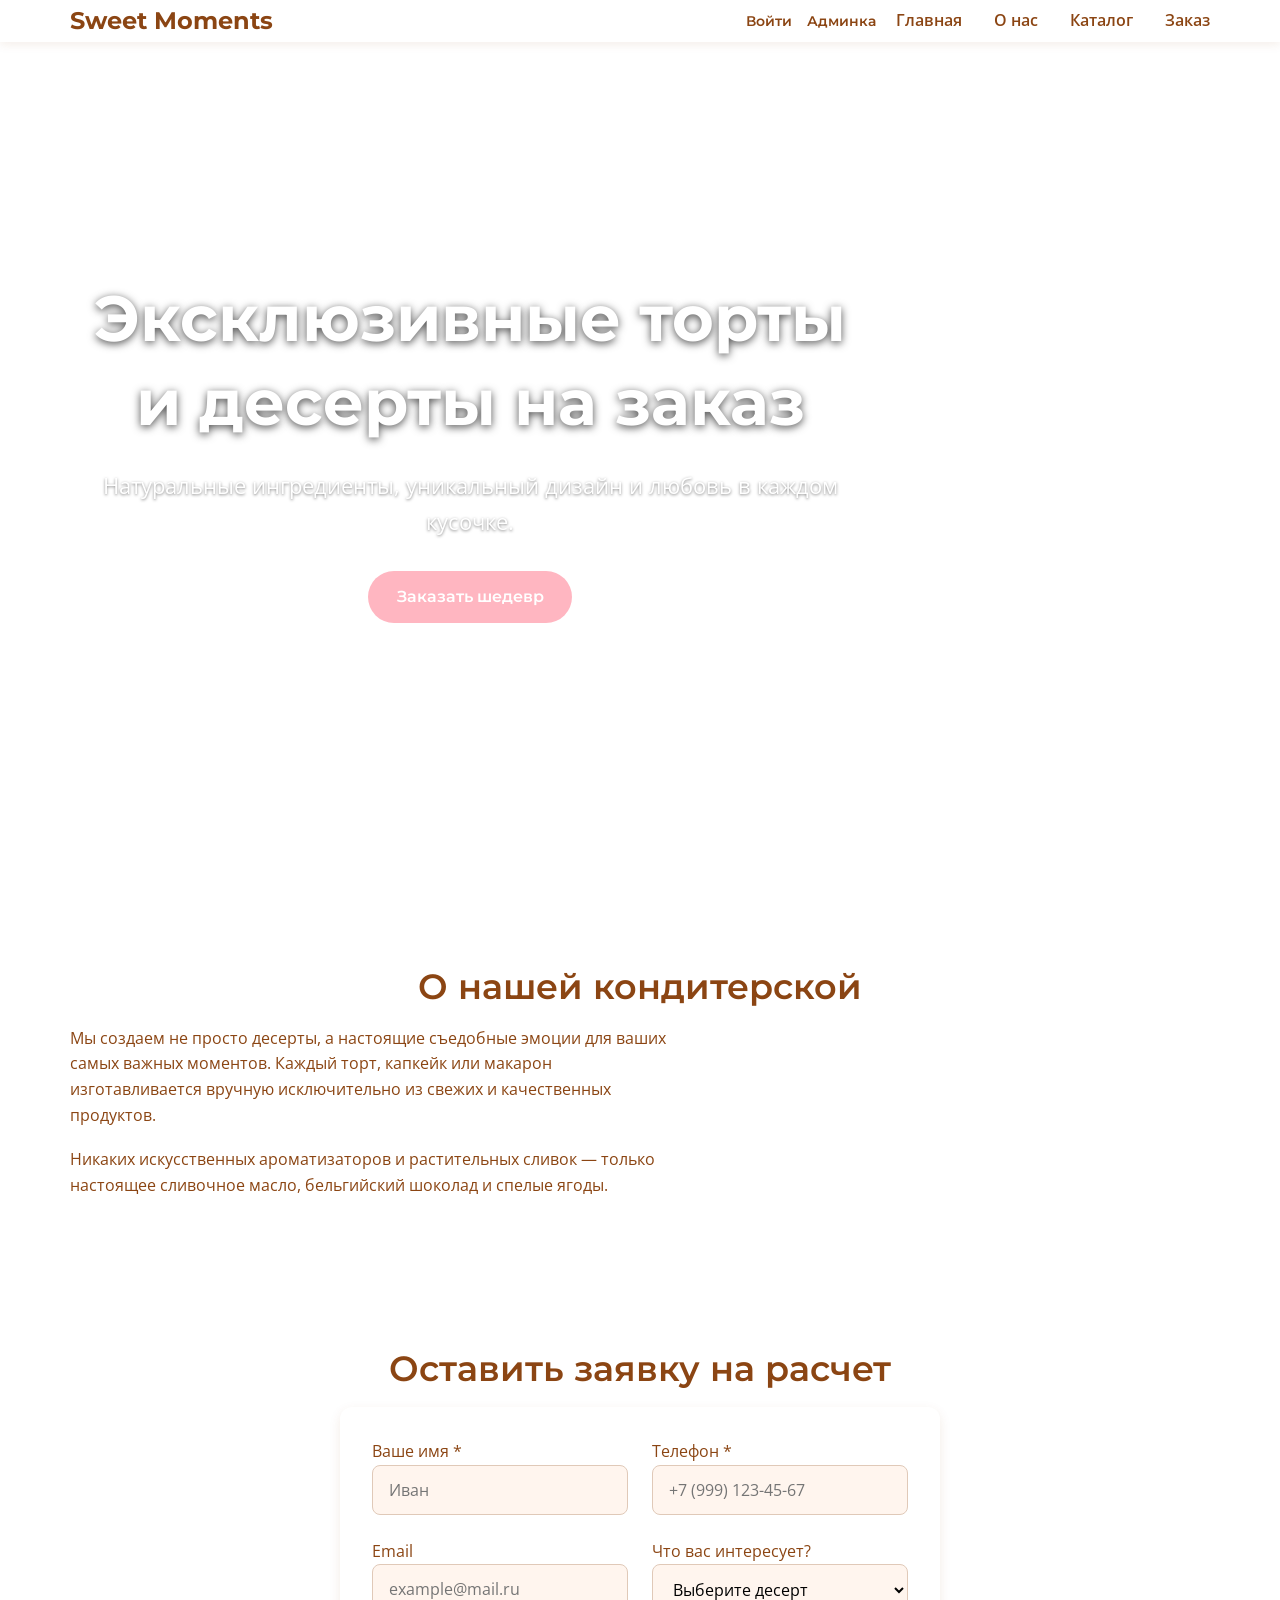
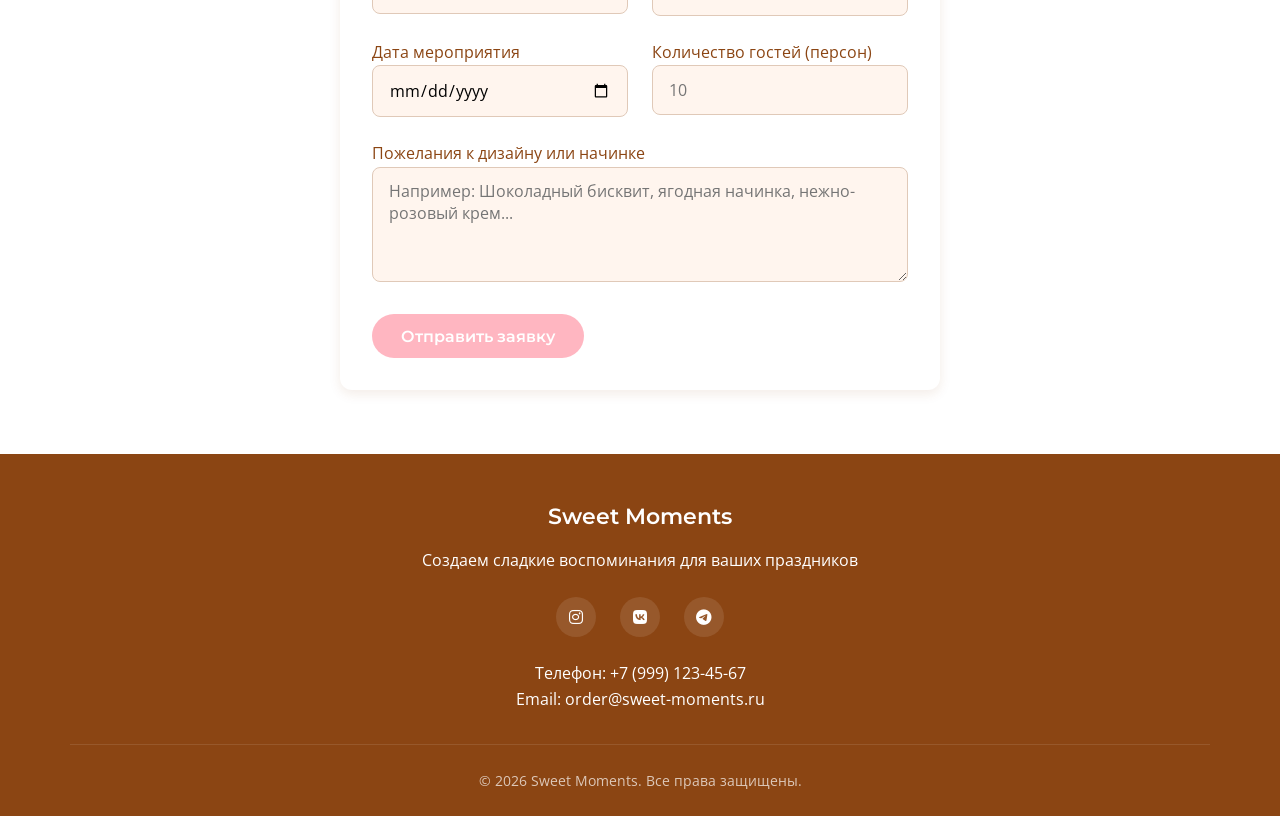
==== commit 8c451980: "Update index.html" ====
--- a/index.html
+++ b/index.html
@@ -11,12 +11,12 @@
     <link rel="stylesheet" href="style.css">
 </head>
 <body>
-    <!-- Навигация -->
     <nav class="navbar">
         <div class="container navbar-container">
             <a href="#" class="logo">Sweet Moments</a>
             
             <div class="auth-links">
+                <a href="#" id="ordersLink" class="auth-link" style="display: none; margin-right: 15px;"><i class="fas fa-shopping-bag"></i> Мои заказы</a>
                 <a href="#" id="loginLink" class="auth-link">Войти</a>
                 <a href="admin.php" class="auth-link">Админка</a>
             </div>
@@ -24,231 +24,105 @@
             <ul class="nav-menu nav-desktop">
                 <li class="nav-item"><a href="#home" class="nav-link">Главная</a></li>
                 <li class="nav-item"><a href="#about" class="nav-link">О нас</a></li>
-                <li class="nav-item dropdown">
-                    <a href="#desserts" class="nav-link">Десерты <i class="fas fa-chevron-down"></i></a>
-                    <ul class="dropdown-menu">
-                        <li><a href="#" class="dropdown-item">Торты</a></li>
-                        <li><a href="#" class="dropdown-item">Пирожные</a></li>
-                        <li><a href="#" class="dropdown-item">Макаруны</a></li>
-                        <li><a href="#" class="dropdown-item">Капкейки</a></li>
-                    </ul>
-                </li>
-                <li class="nav-item"><a href="#faq" class="nav-link">Вопросы</a></li>
-                <li class="nav-item"><a href="#benefits" class="nav-link">Преимущества</a></li>
-                <li class="nav-item"><a href="#order" class="nav-link">Заказать</a></li>
+                <li class="nav-item"><a href="#catalog" class="nav-link">Каталог</a></li>
+                <li class="nav-item"><a href="#order" class="nav-link">Заказ</a></li>
             </ul>
             
             <button class="menu-toggle" id="menuToggle">
                 <i class="fas fa-bars"></i>
             </button>
-            
-            <div class="nav-mobile" id="navMobile">
-                <button class="close-menu" id="closeMenu"><i class="fas fa-times"></i></button>
-                <ul class="nav-menu">
-                    <li class="nav-item"><a href="#home" class="nav-link">Главная</a></li>
-                    <li class="nav-item"><a href="#about" class="nav-link">О нас</a></li>
-                    <li class="nav-item mobile-dropdown-item">
-                        <div class="mobile-dropdown-toggle nav-link">
-                            <span>Десерты</span>
-                            <i class="fas fa-chevron-down"></i>
-                        </div>
-                        <ul class="mobile-dropdown">
-                            <li><a href="#" class="dropdown-item">Торты</a></li>
-                            <li><a href="#" class="dropdown-item">Пирожные</a></li>
-                            <li><a href="#" class="dropdown-item">Макаруны</a></li>
-                            <li><a href="#" class="dropdown-item">Капкейки</a></li>
-                        </ul>
-                    </li>
-                    <li class="nav-item"><a href="#faq" class="nav-link">Вопросы</a></li>
-                    <li class="nav-item"><a href="#benefits" class="nav-link">Преимущества</a></li>
-                    <li class="nav-item"><a href="#order" class="nav-link">Заказать</a></li>
-                </ul>
-                <a href="#order" class="btn mobile-menu-btn">Сделать заказ</a>
-            </div>
         </div>
     </nav>
-    
-    <!-- Шапка с видео -->
-    <header id="home">
-        <div class="video-container">
-            <video class="video-background" autoplay muted loop playsinline>
-                <source src="VideoProject1.mp4" type="video/mp4">
-            </video>
-        </div>
-        <div class="video-overlay"></div>
-        <div class="container header-content">
-            <h1>Сладкие моменты с нами</h1>
-            <p>Авторские десерты ручной работы из натуральных ингредиентов. Создаем сладкие воспоминания для ваших праздников.</p>
-            <a href="#order" class="btn btn-secondary">Заказать десерт</a>
+
+    <div class="nav-mobile" id="navMobile">
+        <button class="close-menu" id="closeMenu">&times;</button>
+        <ul class="nav-menu-mobile">
+            <li class="nav-item"><a href="#home" class="nav-link">Главная</a></li>
+            <li class="nav-item"><a href="#about" class="nav-link">О нас</a></li>
+            <li class="nav-item"><a href="#catalog" class="nav-link">Каталог</a></li>
+            <li class="nav-item"><a href="#order" class="nav-link">Заказ</a></li>
+        </ul>
+    </div>
+
+    <header class="header" id="home">
+        <div class="container header-container">
+            <div class="header-content">
+                <h1>Эксклюзивные торты и десерты на заказ</h1>
+                <p>Натуральные ингредиенты, уникальный дизайн и любовь в каждом кусочке.</p>
+                <a href="#order" class="btn">Заказать шедевр</a>
+            </div>
         </div>
     </header>
-    
-    <!-- Секция "О нас" -->
-    <section id="about">
+
+    <section class="section" id="about">
         <div class="container">
-            <h2>О нашей кондитерской</h2>
+            <h2 class="section-title">О нашей кондитерской</h2>
             <div class="about-content">
                 <div class="about-text">
-                    <p>Sweet Moments — это команда профессиональных кондитеров с более чем 10-летним опытом создания неповторимых десертов. Мы превращаем обычные сладости в произведения искусства.</p>
-                    <p>Каждый наш десерт создается с любовью и вниманием к деталям. Мы используем только натуральные ингредиенты: свежие ягоды, бельгийский шоколад, французское сливочное масло.</p>
-                    <p>Мы не просто делаем десерты — мы создаем эмоции и запоминающиеся моменты для вас и ваших близких.</p>
-                    <a href="#order" class="btn">Сделать заказ</a>
-                </div>
-                <div class="about-image"><img src="start.jpg" alt="Макаруны"></div>
+                    <p>Мы создаем не просто десерты, а настоящие съедобные эмоции для ваших самых важных моментов. Каждый торт, капкейк или макарон изготавливается вручную исключительно из свежих и качественных продуктов.</p>
+                    <p>Никаких искусственных ароматизаторов и растительных сливок — только настоящее сливочное масло, бельгийский шоколад и спелые ягоды.</p>
+                </div>
             </div>
         </div>
     </section>
-    
-    <!-- Слайдер -->
-    <section id="desserts" class="slider-section">
+
+    <section class="section section-light" id="order">
         <div class="container">
-            <h2>Наши десерты</h2>
-            <div class="slider-container">
-                <div class="slider" id="slider">
-                    <div class="slide">
-                        <img src="ChocoCake.jpeg" alt="Шоколадный торт">
-                        <div class="slide-content">
-                            <h3>Шоколадный торт "Нежность"</h3>
-                            <p>Нежный бисквит, крем из бельгийского шоколада, свежие ягоды. Вес: 2 кг.</p>
-                            <a href="#order" class="btn btn-small">Заказать</a>
-                        </div>
-                    </div>
-                    <div class="slide">
-                        <img src="Macaron.jpg" alt="Макаруны">
-                        <div class="slide-content">
-                            <h3>Макаруны ассорти</h3>
-                            <p>Нежные французские макаруны 8 вкусов: малина, фисташка, соленая карамель, ваниль.</p>
-                            <a href="#order" class="btn btn-small">Заказать</a>
-                        </div>
-                    </div>
-                    <div class="slide">
-                        <img src="CupCake.jpg" alt="Капкейки">
-                        <div class="slide-content">
-                            <h3>Капкейки "Праздник"</h3>
-                            <p>Набор из 12 капкейков с разными начинками и декором. Идеально для детского праздника.</p>
-                            <a href="#order" class="btn btn-small">Заказать</a>
-                        </div>
-                    </div>
-                    <div class="slide">
-                        <img src="RedCake.jpg" alt="Красный бархат">
-                        <div class="slide-content">
-                            <h3>Торт "Красный бархат"</h3>
-                            <p>Классический американский торт с крем-чизом. Яркий цвет и невероятный вкус.</p>
-                            <a href="#order" class="btn btn-small">Заказать</a>
-                        </div>
-                    </div>
-                </div>
-            </div>
-            <div class="slider-controls">
-                <button class="slider-prev" id="sliderPrev"><i class="fas fa-chevron-left"></i></button>
-                <div class="slider-dots" id="sliderDots"></div>
-                <button class="slider-next" id="sliderNext"><i class="fas fa-chevron-right"></i></button>
+            <h2 class="section-title">Оставить заявку на расчет</h2>
+            <div class="form-container">
+                <form id="orderForm">
+                    <div class="form-row">
+                        <div class="form-group">
+                            <label for="name">Ваше имя *</label>
+                            <input type="text" id="name" name="name" class="form-control" required placeholder="Иван">
+                        </div>
+                        <div class="form-group">
+                            <label for="phone">Телефон *</label>
+                            <input type="tel" id="phone" name="phone" class="form-control" required placeholder="+7 (999) 123-45-67">
+                        </div>
+                    </div>
+                    
+                    <div class="form-row">
+                        <div class="form-group">
+                            <label for="email">Email</label>
+                            <input type="email" id="email" name="email" class="form-control" placeholder="example@mail.ru">
+                        </div>
+                        <div class="form-group">
+                            <label for="dessert">Что вас интересует?</label>
+                            <select id="dessert" name="dessert" class="form-control">
+                                <option value="">Выберите десерт</option>
+                                <option value="Торт">Свадебный или праздничный торт</option>
+                                <option value="Капкейки">Набор капкейков</option>
+                                <option value="Бенто">Бенто-торт</option>
+                                <option value="Другое">Другое (напишите в пожеланиях)</option>
+                            </select>
+                        </div>
+                    </div>
+                    
+                    <div class="form-row">
+                        <div class="form-group">
+                            <label for="date">Дата мероприятия</label>
+                            <input type="date" id="date" name="date" class="form-control">
+                        </div>
+                        <div class="form-group">
+                            <label for="servings">Количество гостей (персон)</label>
+                            <input type="number" id="servings" name="servings" class="form-control" min="1" max="50" placeholder="10">
+                        </div>
+                    </div>
+                    
+                    <div class="form-group">
+                        <label for="message">Пожелания к дизайну или начинке</label>
+                        <textarea id="message" name="message" class="form-control" rows="4" placeholder="Например: Шоколадный бисквит, ягодная начинка, нежно-розовый крем..."></textarea>
+                    </div>
+                    
+                    <button type="submit" class="btn btn-block">Отправить заявку</button>
+                </form>
+                <div id="formMessage"></div>
             </div>
         </div>
     </section>
-    
-    <!-- FAQ -->
-    <section id="faq" class="faq-section">
-        <div class="container">
-            <h2>Частые вопросы</h2>
-            <div class="faq-container">
-                <div class="faq-item">
-                    <div class="faq-question"><h3>Как сделать заказ?</h3><i class="fas fa-chevron-down"></i></div>
-                    <div class="faq-answer"><p>Вы можете сделать заказ через форму на сайте, по телефону +7 (999) 123-45-67 или в нашем Instagram. Для тортов рекомендуем заказывать за 3-5 дней до мероприятия.</p></div>
-                </div>
-                <div class="faq-item">
-                    <div class="faq-question"><h3>Можно ли изменить дизайн десерта?</h3><i class="fas fa-chevron-down"></i></div>
-                    <div class="faq-answer"><p>Да, мы создаем десерты по вашим эскизам и пожеланиям. Пришлите нам фото или описание того, что хотите, и наш кондитер предложит варианты реализации.</p></div>
-                </div>
-                <div class="faq-item">
-                    <div class="faq-question"><h3>Есть ли доставка?</h3><i class="fas fa-chevron-down"></i></div>
-                    <div class="faq-answer"><p>Да, мы осуществляем доставку по городу. Стоимость доставки зависит от района. Также вы можете забрать заказ самостоятельно из нашей кондитерской.</p></div>
-                </div>
-                <div class="faq-item">
-                    <div class="faq-question"><h3>Какие ингредиенты вы используете?</h3><i class="fas fa-chevron-down"></i></div>
-                    <div class="faq-answer"><p>Мы используем только натуральные ингредиенты: бельгийский шоколад, французское сливочное масло, итальянскую муку, свежие ягоды и фрукты. Без консервантов и искусственных красителей.</p></div>
-                </div>
-            </div>
-        </div>
-    </section>
-    
-    <!-- Преимущества -->
-    <section id="benefits" class="benefits-section">
-        <div class="container">
-            <h2>Наши преимущества</h2>
-            <div class="benefits-container">
-                <div class="benefit-item"><div class="benefit-logo"><i class="fas fa-leaf"></i></div><h3>Натуральные ингредиенты</h3><p>Используем только качественные и свежие продукты</p></div>
-                <div class="benefit-item"><div class="benefit-logo"><i class="fas fa-award"></i></div><h3>Опытные кондитеры</h3><p>Команда профессионалов с 10-летним опытом</p></div>
-                <div class="benefit-item"><div class="benefit-logo"><i class="fas fa-shipping-fast"></i></div><h3>Быстрая доставка</h3><p>Доставим ваш заказ в течение 2-х часов</p></div>
-                <div class="benefit-item"><div class="benefit-logo"><i class="fas fa-palette"></i></div><h3>Индивидуальный дизайн</h3><p>Создаем десерты по вашим эскизам</p></div>
-                <div class="benefit-item"><div class="benefit-logo"><i class="fas fa-heart"></i></div><h3>С любовью</h3><p>Каждый десерт создается с заботой и вниманием</p></div>
-                <div class="benefit-item"><div class="benefit-logo"><i class="fas fa-clock"></i></div><h3>Срочные заказы</h3><p>Возможность изготовления за 24 часа</p></div>
-            </div>
-        </div>
-    </section>
-    
-    <!-- Форма заказа -->
-    <section id="order" class="form-section">
-        <div class="container">
-            <h2>Заказать десерт</h2>
-            <p class="section-subtitle">Заполните форму ниже, и наш кондитер свяжется с вами для уточнения деталей</p>
-            
-            <div class="form-container">
-                <form method="POST" action="/web_project/api/application" id="orderForm">
-                    <div class="form-row">
-                        <div class="form-group">
-                            <label for="name" class="form-label">Имя *</label>
-                            <input type="text" id="name" name="name" class="form-control" required>
-                        </div>
-                        <div class="form-group">
-                            <label for="phone" class="form-label">Телефон *</label>
-                            <input type="tel" id="phone" name="phone" class="form-control" required>
-                        </div>
-                    </div>
-                    
-                    <div class="form-group">
-                        <label for="email" class="form-label">Email</label>
-                        <input type="email" id="email" name="email" class="form-control">
-                    </div>
-                    
-                    <div class="form-group">
-                        <label for="dessert" class="form-label">Выберите десерт</label>
-                        <select id="dessert" name="dessert" class="form-control">
-                            <option value="">Выберите десерт</option>
-                            <option value="chocolate-cake">Шоколадный торт "Нежность"</option>
-                            <option value="macarons">Макаруны ассорти</option>
-                            <option value="cupcakes">Капкейки "Праздник"</option>
-                            <option value="red-velvet">Торт "Красный бархат"</option>
-                            <option value="other">Другой вариант</option>
-                        </select>
-                    </div>
-                    
-                    <div class="form-row">
-                        <div class="form-group">
-                            <label for="date" class="form-label">Дата получения</label>
-                            <input type="date" id="date" name="date" class="form-control">
-                        </div>
-                        <div class="form-group">
-                            <label for="servings" class="form-label">Количество персон</label>
-                            <input type="number" id="servings" name="servings" class="form-control" min="1" max="50" placeholder="Например: 10">
-                        </div>
-                    </div>
-                    
-                    <div class="form-group">
-                        <label for="message" class="form-label">Пожелания к заказу</label>
-                        <textarea id="message" name="message" class="form-control" rows="4" placeholder="Опишите ваш десерт, укажите особенности дизайна, аллергии и т.д."></textarea>
-                    </div>
-                    
-                    <button type="submit" class="btn" id="submitBtn">Отправить заявку</button>
-                    
-                    <div class="form-message" id="formMessage"></div>
-                </form>
-            </div>
-        </div>
-    </section>
-    
-    <!-- Футер -->
-    <footer>
+
+    <footer class="footer">
         <div class="container">
             <div class="footer-content">
                 <h3>Sweet Moments</h3>
@@ -260,14 +134,13 @@
                 </div>
                 <p>Телефон: +7 (999) 123-45-67<br>Email: order@sweet-moments.ru</p>
             </div>
-            <div class="copyright">&copy; 2025 Sweet Moments. Все права защищены.</div>
+            <div class="copyright">&copy; 2026 Sweet Moments. Все права защищены.</div>
         </div>
     </footer>
     
-    <!-- Модальное окно для входа -->
     <div id="loginModal" class="modal">
         <div class="modal-content">
-            <span class="close">&times;</span>
+            <span class="close" id="closeLoginModal">&times;</span>
             <h3>Вход в личный кабинет</h3>
             <form id="userLoginForm">
                 <div class="form-group">
@@ -281,6 +154,47 @@
                 <button type="submit" class="btn">Войти</button>
             </form>
             <div id="loginMessage"></div>
+        </div>
+    </div>
+
+    <div id="ordersModal" class="modal">
+        <div class="modal-content modal-large">
+            <span class="close" id="closeOrdersModal">&times;</span>
+            <h3><i class="fas fa-cookie-bite"></i> Ваши заказы</h3>
+            <div id="userOrdersList">
+                </div>
+        </div>
+    </div>
+
+    <div id="editOrderModal" class="modal" style="z-index: 1200;">
+        <div class="modal-content">
+            <span class="close" id="closeEditModal">&times;</span>
+            <h3>Редактирование заказа</h3>
+            <form id="editOrderForm">
+                <input type="hidden" id="editOrderId">
+                <div class="form-group">
+                    <label>Имя:</label>
+                    <input type="text" id="editName" class="form-control" required>
+                </div>
+                <div class="form-group">
+                    <label>Телефон:</label>
+                    <input type="text" id="editPhone" class="form-control" required>
+                </div>
+                <div class="form-group">
+                    <label>Email:</label>
+                    <input type="email" id="editEmail" class="form-control">
+                </div>
+                <div class="form-group">
+                    <label>Количество персон:</label>
+                    <input type="number" id="editServings" class="form-control" min="1" max="50">
+                </div>
+                <div class="form-group">
+                    <label>Пожелания к заказу:</label>
+                    <textarea id="editMessage" class="form-control" rows="3"></textarea>
+                </div>
+                <button type="submit" class="btn">Сохранить изменения</button>
+            </form>
+            <div id="editMessageDiv"></div>
         </div>
     </div>
     
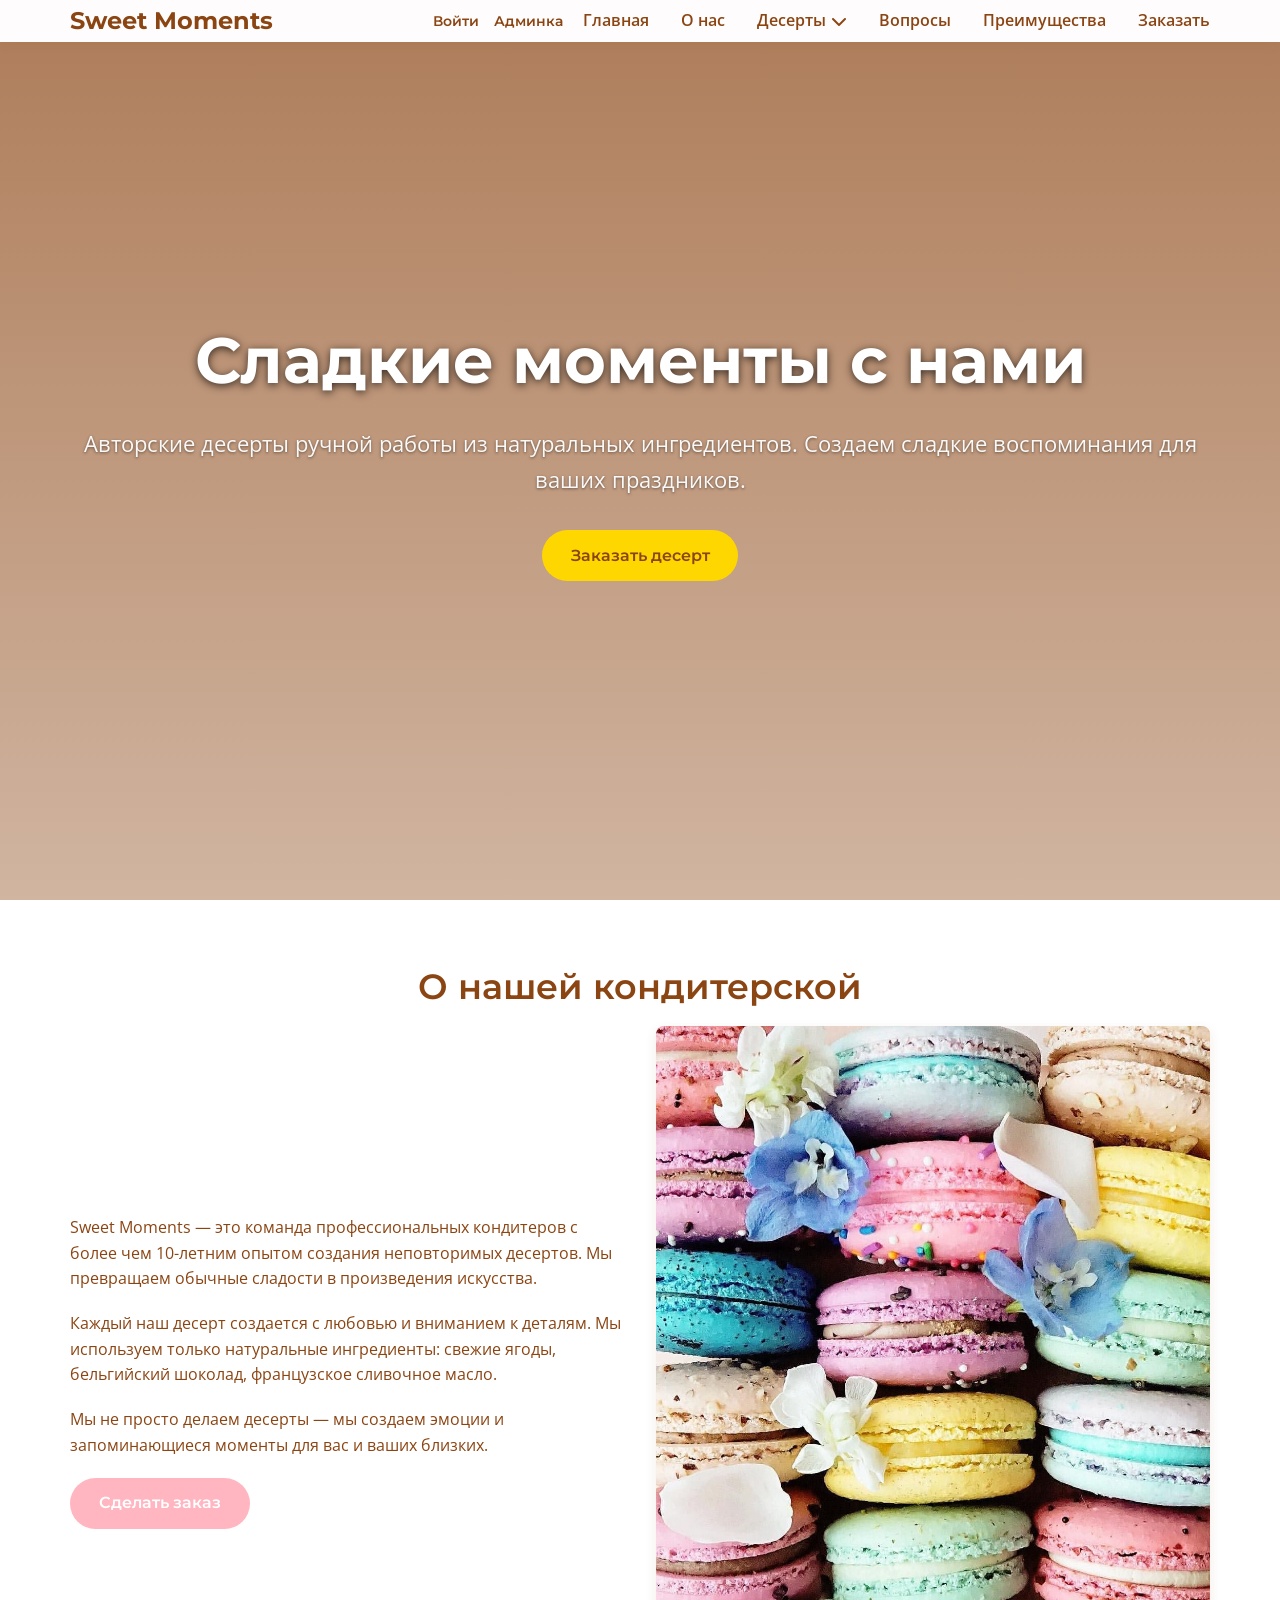
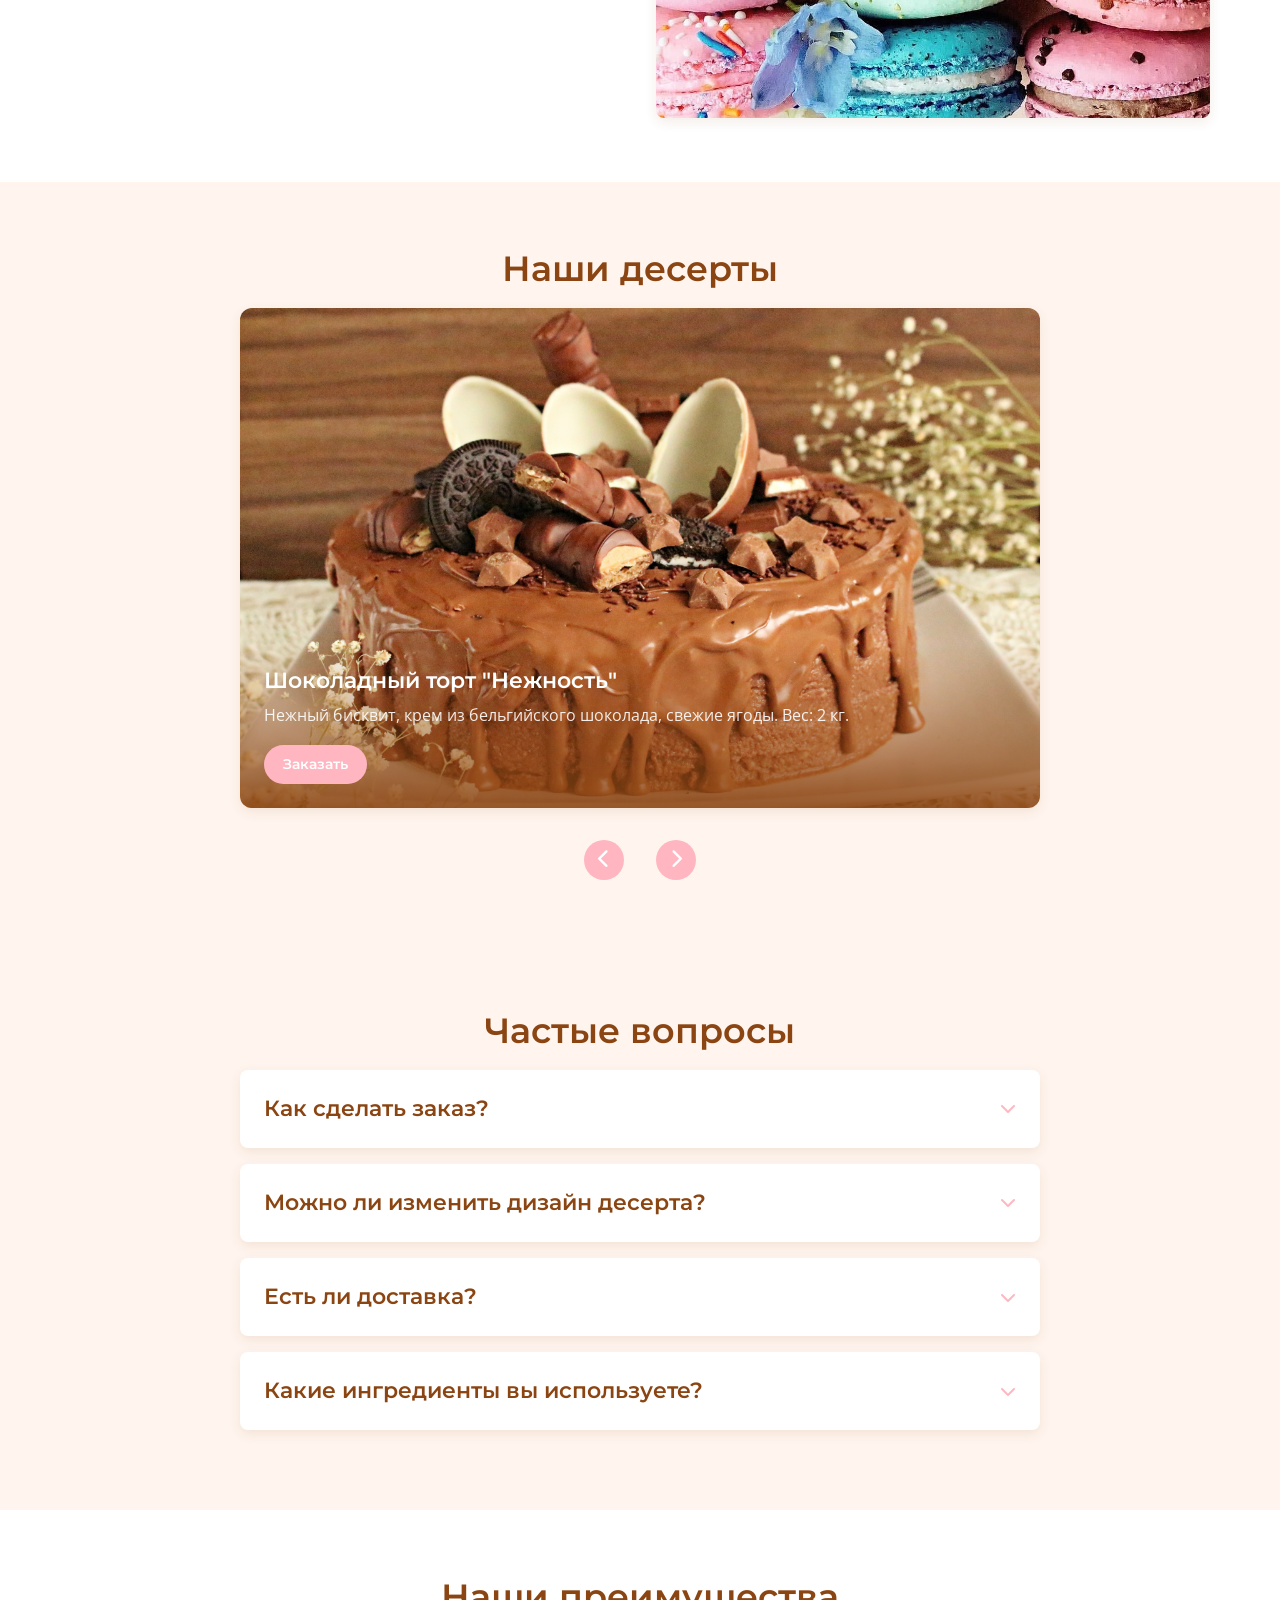
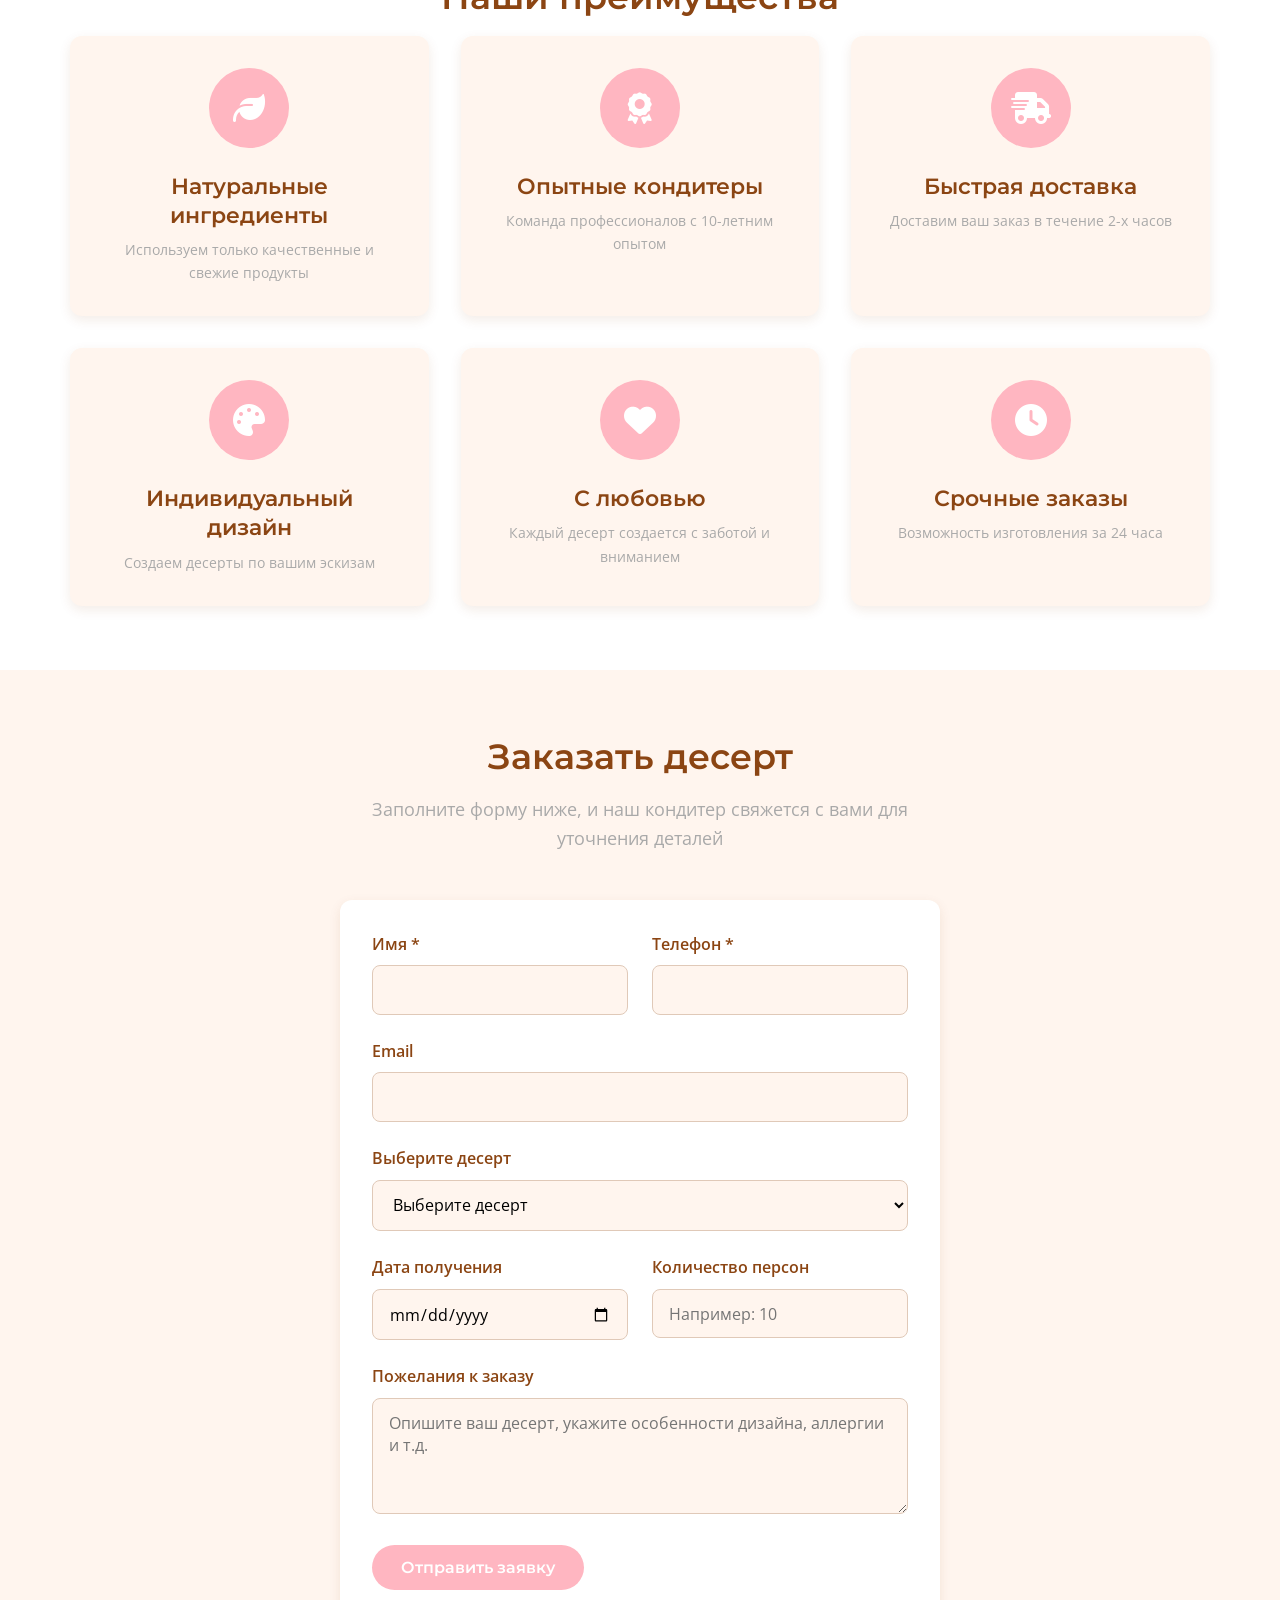
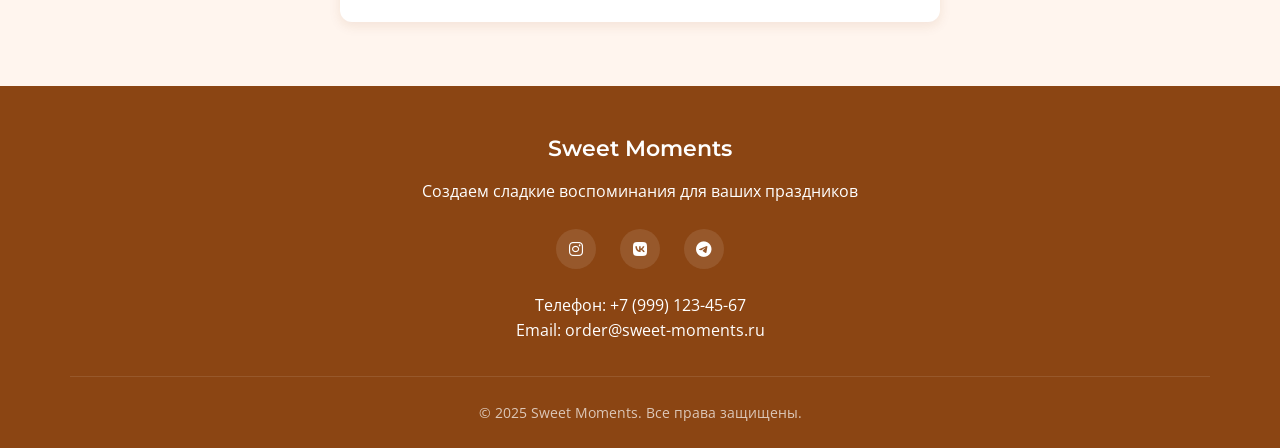
==== commit 7836735a: "Update index.html" ====
--- a/index.html
+++ b/index.html
@@ -11,12 +11,12 @@
     <link rel="stylesheet" href="style.css">
 </head>
 <body>
+    <!-- Навигация -->
     <nav class="navbar">
         <div class="container navbar-container">
             <a href="#" class="logo">Sweet Moments</a>
             
             <div class="auth-links">
-                <a href="#" id="ordersLink" class="auth-link" style="display: none; margin-right: 15px;"><i class="fas fa-shopping-bag"></i> Мои заказы</a>
                 <a href="#" id="loginLink" class="auth-link">Войти</a>
                 <a href="admin.php" class="auth-link">Админка</a>
             </div>
@@ -24,105 +24,231 @@
             <ul class="nav-menu nav-desktop">
                 <li class="nav-item"><a href="#home" class="nav-link">Главная</a></li>
                 <li class="nav-item"><a href="#about" class="nav-link">О нас</a></li>
-                <li class="nav-item"><a href="#catalog" class="nav-link">Каталог</a></li>
-                <li class="nav-item"><a href="#order" class="nav-link">Заказ</a></li>
+                <li class="nav-item dropdown">
+                    <a href="#desserts" class="nav-link">Десерты <i class="fas fa-chevron-down"></i></a>
+                    <ul class="dropdown-menu">
+                        <li><a href="#" class="dropdown-item">Торты</a></li>
+                        <li><a href="#" class="dropdown-item">Пирожные</a></li>
+                        <li><a href="#" class="dropdown-item">Макаруны</a></li>
+                        <li><a href="#" class="dropdown-item">Капкейки</a></li>
+                    </ul>
+                </li>
+                <li class="nav-item"><a href="#faq" class="nav-link">Вопросы</a></li>
+                <li class="nav-item"><a href="#benefits" class="nav-link">Преимущества</a></li>
+                <li class="nav-item"><a href="#order" class="nav-link">Заказать</a></li>
             </ul>
             
             <button class="menu-toggle" id="menuToggle">
                 <i class="fas fa-bars"></i>
             </button>
+            
+            <div class="nav-mobile" id="navMobile">
+                <button class="close-menu" id="closeMenu"><i class="fas fa-times"></i></button>
+                <ul class="nav-menu">
+                    <li class="nav-item"><a href="#home" class="nav-link">Главная</a></li>
+                    <li class="nav-item"><a href="#about" class="nav-link">О нас</a></li>
+                    <li class="nav-item mobile-dropdown-item">
+                        <div class="mobile-dropdown-toggle nav-link">
+                            <span>Десерты</span>
+                            <i class="fas fa-chevron-down"></i>
+                        </div>
+                        <ul class="mobile-dropdown">
+                            <li><a href="#" class="dropdown-item">Торты</a></li>
+                            <li><a href="#" class="dropdown-item">Пирожные</a></li>
+                            <li><a href="#" class="dropdown-item">Макаруны</a></li>
+                            <li><a href="#" class="dropdown-item">Капкейки</a></li>
+                        </ul>
+                    </li>
+                    <li class="nav-item"><a href="#faq" class="nav-link">Вопросы</a></li>
+                    <li class="nav-item"><a href="#benefits" class="nav-link">Преимущества</a></li>
+                    <li class="nav-item"><a href="#order" class="nav-link">Заказать</a></li>
+                </ul>
+                <a href="#order" class="btn mobile-menu-btn">Сделать заказ</a>
+            </div>
         </div>
     </nav>
-
-    <div class="nav-mobile" id="navMobile">
-        <button class="close-menu" id="closeMenu">&times;</button>
-        <ul class="nav-menu-mobile">
-            <li class="nav-item"><a href="#home" class="nav-link">Главная</a></li>
-            <li class="nav-item"><a href="#about" class="nav-link">О нас</a></li>
-            <li class="nav-item"><a href="#catalog" class="nav-link">Каталог</a></li>
-            <li class="nav-item"><a href="#order" class="nav-link">Заказ</a></li>
-        </ul>
-    </div>
-
-    <header class="header" id="home">
-        <div class="container header-container">
-            <div class="header-content">
-                <h1>Эксклюзивные торты и десерты на заказ</h1>
-                <p>Натуральные ингредиенты, уникальный дизайн и любовь в каждом кусочке.</p>
-                <a href="#order" class="btn">Заказать шедевр</a>
-            </div>
+    
+    <!-- Шапка с видео -->
+    <header id="home">
+        <div class="video-container">
+            <video class="video-background" autoplay muted loop playsinline>
+                <source src="VideoProject1.mp4" type="video/mp4">
+            </video>
+        </div>
+        <div class="video-overlay"></div>
+        <div class="container header-content">
+            <h1>Сладкие моменты с нами</h1>
+            <p>Авторские десерты ручной работы из натуральных ингредиентов. Создаем сладкие воспоминания для ваших праздников.</p>
+            <a href="#order" class="btn btn-secondary">Заказать десерт</a>
         </div>
     </header>
-
-    <section class="section" id="about">
-        <div class="container">
-            <h2 class="section-title">О нашей кондитерской</h2>
+    
+    <!-- Секция "О нас" -->
+    <section id="about">
+        <div class="container">
+            <h2>О нашей кондитерской</h2>
             <div class="about-content">
                 <div class="about-text">
-                    <p>Мы создаем не просто десерты, а настоящие съедобные эмоции для ваших самых важных моментов. Каждый торт, капкейк или макарон изготавливается вручную исключительно из свежих и качественных продуктов.</p>
-                    <p>Никаких искусственных ароматизаторов и растительных сливок — только настоящее сливочное масло, бельгийский шоколад и спелые ягоды.</p>
-                </div>
-            </div>
-        </div>
-    </section>
-
-    <section class="section section-light" id="order">
-        <div class="container">
-            <h2 class="section-title">Оставить заявку на расчет</h2>
+                    <p>Sweet Moments — это команда профессиональных кондитеров с более чем 10-летним опытом создания неповторимых десертов. Мы превращаем обычные сладости в произведения искусства.</p>
+                    <p>Каждый наш десерт создается с любовью и вниманием к деталям. Мы используем только натуральные ингредиенты: свежие ягоды, бельгийский шоколад, французское сливочное масло.</p>
+                    <p>Мы не просто делаем десерты — мы создаем эмоции и запоминающиеся моменты для вас и ваших близких.</p>
+                    <a href="#order" class="btn">Сделать заказ</a>
+                </div>
+                <div class="about-image"><img src="start.jpg" alt="Макаруны"></div>
+            </div>
+        </div>
+    </section>
+    
+    <!-- Слайдер -->
+    <section id="desserts" class="slider-section">
+        <div class="container">
+            <h2>Наши десерты</h2>
+            <div class="slider-container">
+                <div class="slider" id="slider">
+                    <div class="slide">
+                        <img src="ChocoCake.jpeg" alt="Шоколадный торт">
+                        <div class="slide-content">
+                            <h3>Шоколадный торт "Нежность"</h3>
+                            <p>Нежный бисквит, крем из бельгийского шоколада, свежие ягоды. Вес: 2 кг.</p>
+                            <a href="#order" class="btn btn-small">Заказать</a>
+                        </div>
+                    </div>
+                    <div class="slide">
+                        <img src="Macaron.jpg" alt="Макаруны">
+                        <div class="slide-content">
+                            <h3>Макаруны ассорти</h3>
+                            <p>Нежные французские макаруны 8 вкусов: малина, фисташка, соленая карамель, ваниль.</p>
+                            <a href="#order" class="btn btn-small">Заказать</a>
+                        </div>
+                    </div>
+                    <div class="slide">
+                        <img src="CupCake.jpg" alt="Капкейки">
+                        <div class="slide-content">
+                            <h3>Капкейки "Праздник"</h3>
+                            <p>Набор из 12 капкейков с разными начинками и декором. Идеально для детского праздника.</p>
+                            <a href="#order" class="btn btn-small">Заказать</a>
+                        </div>
+                    </div>
+                    <div class="slide">
+                        <img src="RedCake.jpg" alt="Красный бархат">
+                        <div class="slide-content">
+                            <h3>Торт "Красный бархат"</h3>
+                            <p>Классический американский торт с крем-чизом. Яркий цвет и невероятный вкус.</p>
+                            <a href="#order" class="btn btn-small">Заказать</a>
+                        </div>
+                    </div>
+                </div>
+            </div>
+            <div class="slider-controls">
+                <button class="slider-prev" id="sliderPrev"><i class="fas fa-chevron-left"></i></button>
+                <div class="slider-dots" id="sliderDots"></div>
+                <button class="slider-next" id="sliderNext"><i class="fas fa-chevron-right"></i></button>
+            </div>
+        </div>
+    </section>
+    
+    <!-- FAQ -->
+    <section id="faq" class="faq-section">
+        <div class="container">
+            <h2>Частые вопросы</h2>
+            <div class="faq-container">
+                <div class="faq-item">
+                    <div class="faq-question"><h3>Как сделать заказ?</h3><i class="fas fa-chevron-down"></i></div>
+                    <div class="faq-answer"><p>Вы можете сделать заказ через форму на сайте, по телефону +7 (999) 123-45-67 или в нашем Instagram. Для тортов рекомендуем заказывать за 3-5 дней до мероприятия.</p></div>
+                </div>
+                <div class="faq-item">
+                    <div class="faq-question"><h3>Можно ли изменить дизайн десерта?</h3><i class="fas fa-chevron-down"></i></div>
+                    <div class="faq-answer"><p>Да, мы создаем десерты по вашим эскизам и пожеланиям. Пришлите нам фото или описание того, что хотите, и наш кондитер предложит варианты реализации.</p></div>
+                </div>
+                <div class="faq-item">
+                    <div class="faq-question"><h3>Есть ли доставка?</h3><i class="fas fa-chevron-down"></i></div>
+                    <div class="faq-answer"><p>Да, мы осуществляем доставку по городу. Стоимость доставки зависит от района. Также вы можете забрать заказ самостоятельно из нашей кондитерской.</p></div>
+                </div>
+                <div class="faq-item">
+                    <div class="faq-question"><h3>Какие ингредиенты вы используете?</h3><i class="fas fa-chevron-down"></i></div>
+                    <div class="faq-answer"><p>Мы используем только натуральные ингредиенты: бельгийский шоколад, французское сливочное масло, итальянскую муку, свежие ягоды и фрукты. Без консервантов и искусственных красителей.</p></div>
+                </div>
+            </div>
+        </div>
+    </section>
+    
+    <!-- Преимущества -->
+    <section id="benefits" class="benefits-section">
+        <div class="container">
+            <h2>Наши преимущества</h2>
+            <div class="benefits-container">
+                <div class="benefit-item"><div class="benefit-logo"><i class="fas fa-leaf"></i></div><h3>Натуральные ингредиенты</h3><p>Используем только качественные и свежие продукты</p></div>
+                <div class="benefit-item"><div class="benefit-logo"><i class="fas fa-award"></i></div><h3>Опытные кондитеры</h3><p>Команда профессионалов с 10-летним опытом</p></div>
+                <div class="benefit-item"><div class="benefit-logo"><i class="fas fa-shipping-fast"></i></div><h3>Быстрая доставка</h3><p>Доставим ваш заказ в течение 2-х часов</p></div>
+                <div class="benefit-item"><div class="benefit-logo"><i class="fas fa-palette"></i></div><h3>Индивидуальный дизайн</h3><p>Создаем десерты по вашим эскизам</p></div>
+                <div class="benefit-item"><div class="benefit-logo"><i class="fas fa-heart"></i></div><h3>С любовью</h3><p>Каждый десерт создается с заботой и вниманием</p></div>
+                <div class="benefit-item"><div class="benefit-logo"><i class="fas fa-clock"></i></div><h3>Срочные заказы</h3><p>Возможность изготовления за 24 часа</p></div>
+            </div>
+        </div>
+    </section>
+    
+    <!-- Форма заказа -->
+    <section id="order" class="form-section">
+        <div class="container">
+            <h2>Заказать десерт</h2>
+            <p class="section-subtitle">Заполните форму ниже, и наш кондитер свяжется с вами для уточнения деталей</p>
+            
             <div class="form-container">
-                <form id="orderForm">
+                <form method="POST" action="/web_project/api/application" id="orderForm">
                     <div class="form-row">
                         <div class="form-group">
-                            <label for="name">Ваше имя *</label>
-                            <input type="text" id="name" name="name" class="form-control" required placeholder="Иван">
-                        </div>
-                        <div class="form-group">
-                            <label for="phone">Телефон *</label>
-                            <input type="tel" id="phone" name="phone" class="form-control" required placeholder="+7 (999) 123-45-67">
-                        </div>
+                            <label for="name" class="form-label">Имя *</label>
+                            <input type="text" id="name" name="name" class="form-control" required>
+                        </div>
+                        <div class="form-group">
+                            <label for="phone" class="form-label">Телефон *</label>
+                            <input type="tel" id="phone" name="phone" class="form-control" required>
+                        </div>
+                    </div>
+                    
+                    <div class="form-group">
+                        <label for="email" class="form-label">Email</label>
+                        <input type="email" id="email" name="email" class="form-control">
+                    </div>
+                    
+                    <div class="form-group">
+                        <label for="dessert" class="form-label">Выберите десерт</label>
+                        <select id="dessert" name="dessert" class="form-control">
+                            <option value="">Выберите десерт</option>
+                            <option value="chocolate-cake">Шоколадный торт "Нежность"</option>
+                            <option value="macarons">Макаруны ассорти</option>
+                            <option value="cupcakes">Капкейки "Праздник"</option>
+                            <option value="red-velvet">Торт "Красный бархат"</option>
+                            <option value="other">Другой вариант</option>
+                        </select>
                     </div>
                     
                     <div class="form-row">
                         <div class="form-group">
-                            <label for="email">Email</label>
-                            <input type="email" id="email" name="email" class="form-control" placeholder="example@mail.ru">
-                        </div>
-                        <div class="form-group">
-                            <label for="dessert">Что вас интересует?</label>
-                            <select id="dessert" name="dessert" class="form-control">
-                                <option value="">Выберите десерт</option>
-                                <option value="Торт">Свадебный или праздничный торт</option>
-                                <option value="Капкейки">Набор капкейков</option>
-                                <option value="Бенто">Бенто-торт</option>
-                                <option value="Другое">Другое (напишите в пожеланиях)</option>
-                            </select>
-                        </div>
-                    </div>
-                    
-                    <div class="form-row">
-                        <div class="form-group">
-                            <label for="date">Дата мероприятия</label>
+                            <label for="date" class="form-label">Дата получения</label>
                             <input type="date" id="date" name="date" class="form-control">
                         </div>
                         <div class="form-group">
-                            <label for="servings">Количество гостей (персон)</label>
-                            <input type="number" id="servings" name="servings" class="form-control" min="1" max="50" placeholder="10">
+                            <label for="servings" class="form-label">Количество персон</label>
+                            <input type="number" id="servings" name="servings" class="form-control" min="1" max="50" placeholder="Например: 10">
                         </div>
                     </div>
                     
                     <div class="form-group">
-                        <label for="message">Пожелания к дизайну или начинке</label>
-                        <textarea id="message" name="message" class="form-control" rows="4" placeholder="Например: Шоколадный бисквит, ягодная начинка, нежно-розовый крем..."></textarea>
-                    </div>
-                    
-                    <button type="submit" class="btn btn-block">Отправить заявку</button>
+                        <label for="message" class="form-label">Пожелания к заказу</label>
+                        <textarea id="message" name="message" class="form-control" rows="4" placeholder="Опишите ваш десерт, укажите особенности дизайна, аллергии и т.д."></textarea>
+                    </div>
+                    
+                    <button type="submit" class="btn" id="submitBtn">Отправить заявку</button>
+                    
+                    <div class="form-message" id="formMessage"></div>
                 </form>
-                <div id="formMessage"></div>
-            </div>
-        </div>
-    </section>
-
-    <footer class="footer">
+            </div>
+        </div>
+    </section>
+    
+    <!-- Футер -->
+    <footer>
         <div class="container">
             <div class="footer-content">
                 <h3>Sweet Moments</h3>
@@ -134,13 +260,14 @@
                 </div>
                 <p>Телефон: +7 (999) 123-45-67<br>Email: order@sweet-moments.ru</p>
             </div>
-            <div class="copyright">&copy; 2026 Sweet Moments. Все права защищены.</div>
+            <div class="copyright">&copy; 2025 Sweet Moments. Все права защищены.</div>
         </div>
     </footer>
     
+    <!-- Модальное окно для входа -->
     <div id="loginModal" class="modal">
         <div class="modal-content">
-            <span class="close" id="closeLoginModal">&times;</span>
+            <span class="close">&times;</span>
             <h3>Вход в личный кабинет</h3>
             <form id="userLoginForm">
                 <div class="form-group">
@@ -156,47 +283,6 @@
             <div id="loginMessage"></div>
         </div>
     </div>
-
-    <div id="ordersModal" class="modal">
-        <div class="modal-content modal-large">
-            <span class="close" id="closeOrdersModal">&times;</span>
-            <h3><i class="fas fa-cookie-bite"></i> Ваши заказы</h3>
-            <div id="userOrdersList">
-                </div>
-        </div>
-    </div>
-
-    <div id="editOrderModal" class="modal" style="z-index: 1200;">
-        <div class="modal-content">
-            <span class="close" id="closeEditModal">&times;</span>
-            <h3>Редактирование заказа</h3>
-            <form id="editOrderForm">
-                <input type="hidden" id="editOrderId">
-                <div class="form-group">
-                    <label>Имя:</label>
-                    <input type="text" id="editName" class="form-control" required>
-                </div>
-                <div class="form-group">
-                    <label>Телефон:</label>
-                    <input type="text" id="editPhone" class="form-control" required>
-                </div>
-                <div class="form-group">
-                    <label>Email:</label>
-                    <input type="email" id="editEmail" class="form-control">
-                </div>
-                <div class="form-group">
-                    <label>Количество персон:</label>
-                    <input type="number" id="editServings" class="form-control" min="1" max="50">
-                </div>
-                <div class="form-group">
-                    <label>Пожелания к заказу:</label>
-                    <textarea id="editMessage" class="form-control" rows="3"></textarea>
-                </div>
-                <button type="submit" class="btn">Сохранить изменения</button>
-            </form>
-            <div id="editMessageDiv"></div>
-        </div>
-    </div>
     
     <script src="script.js"></script>
 </body>
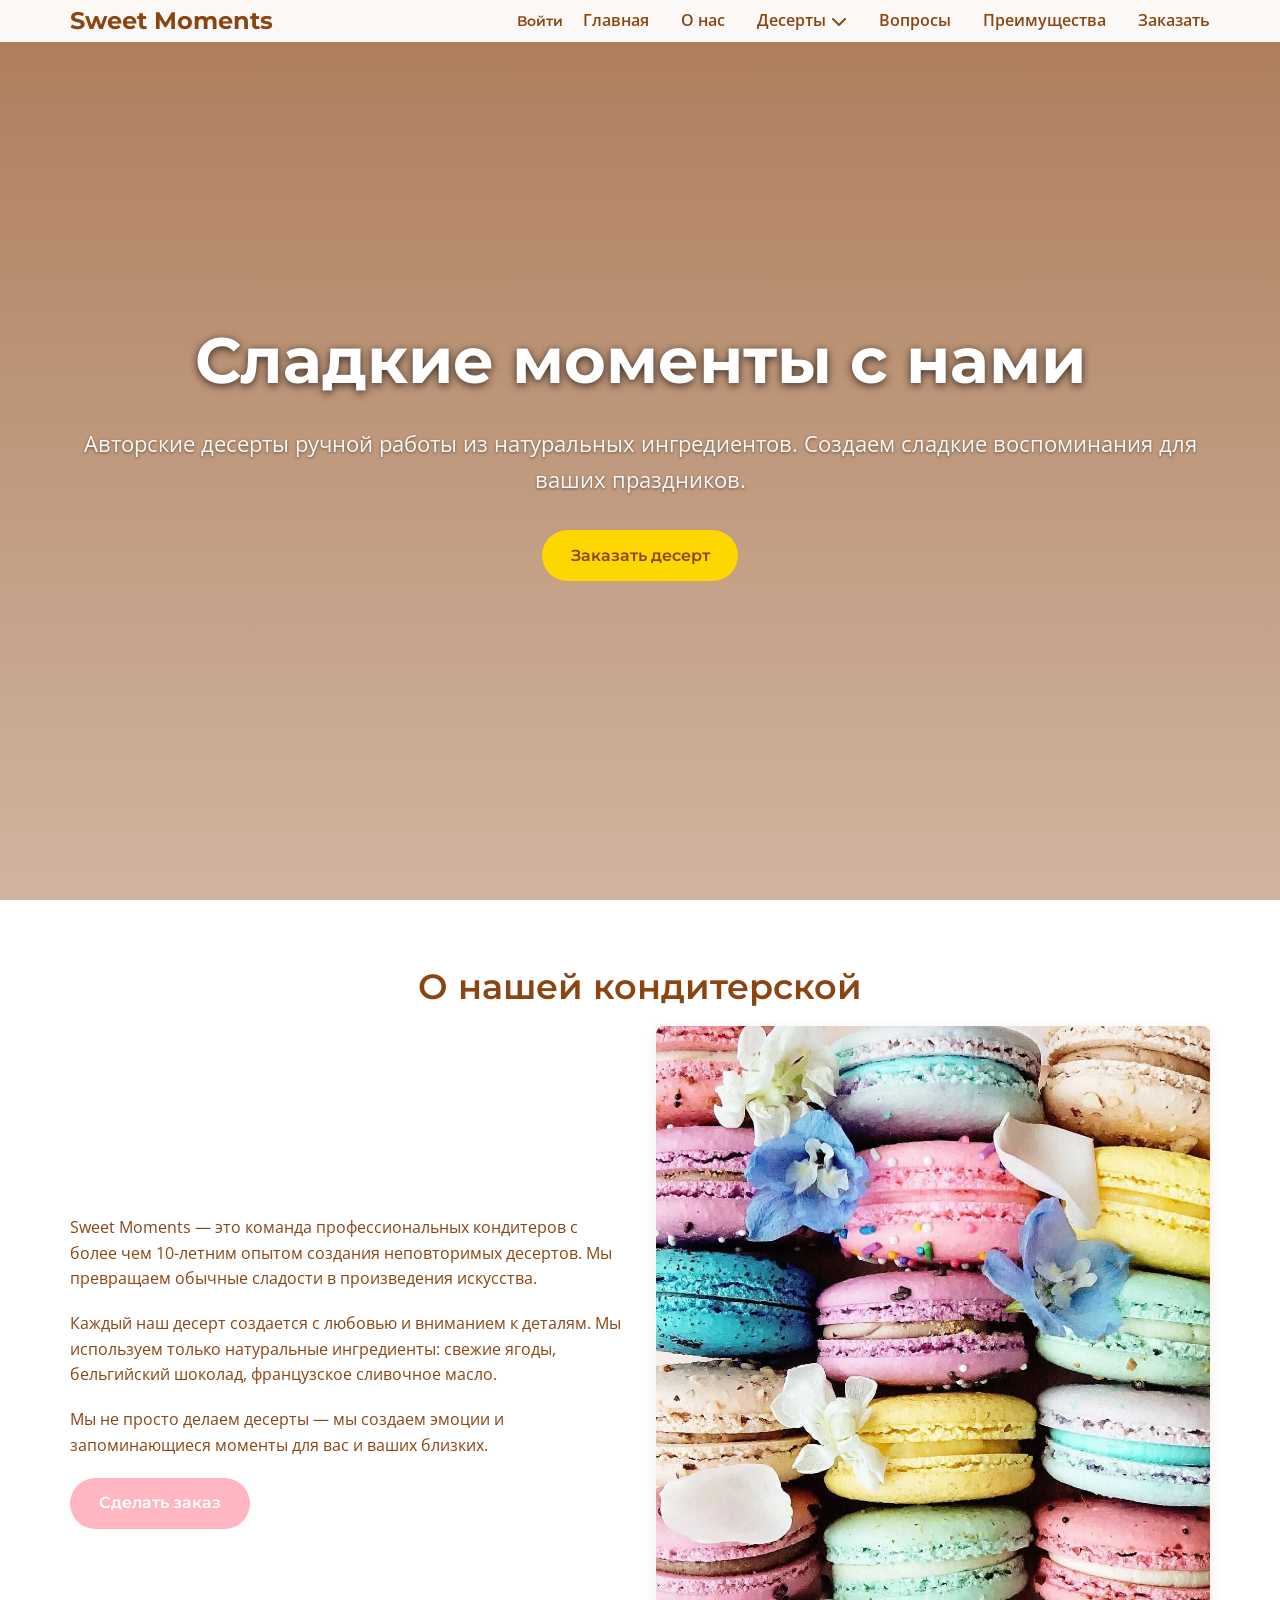
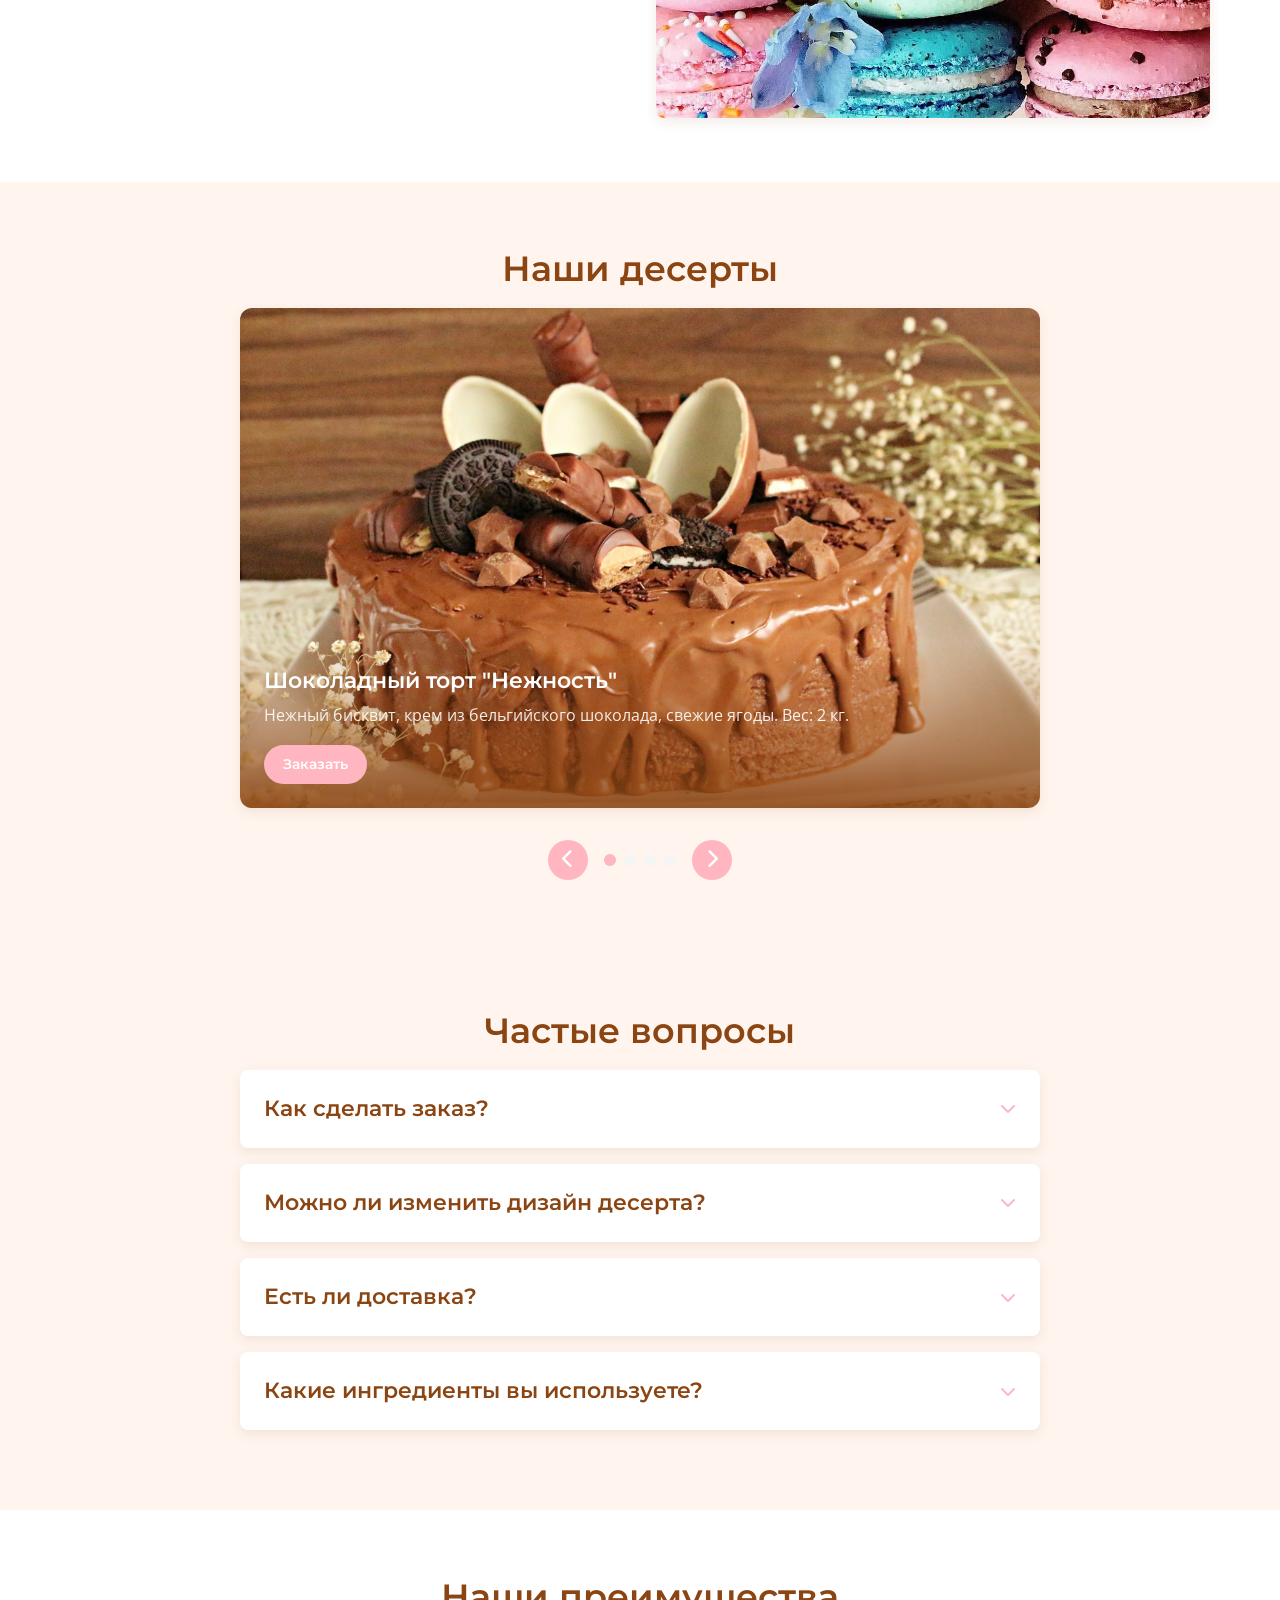
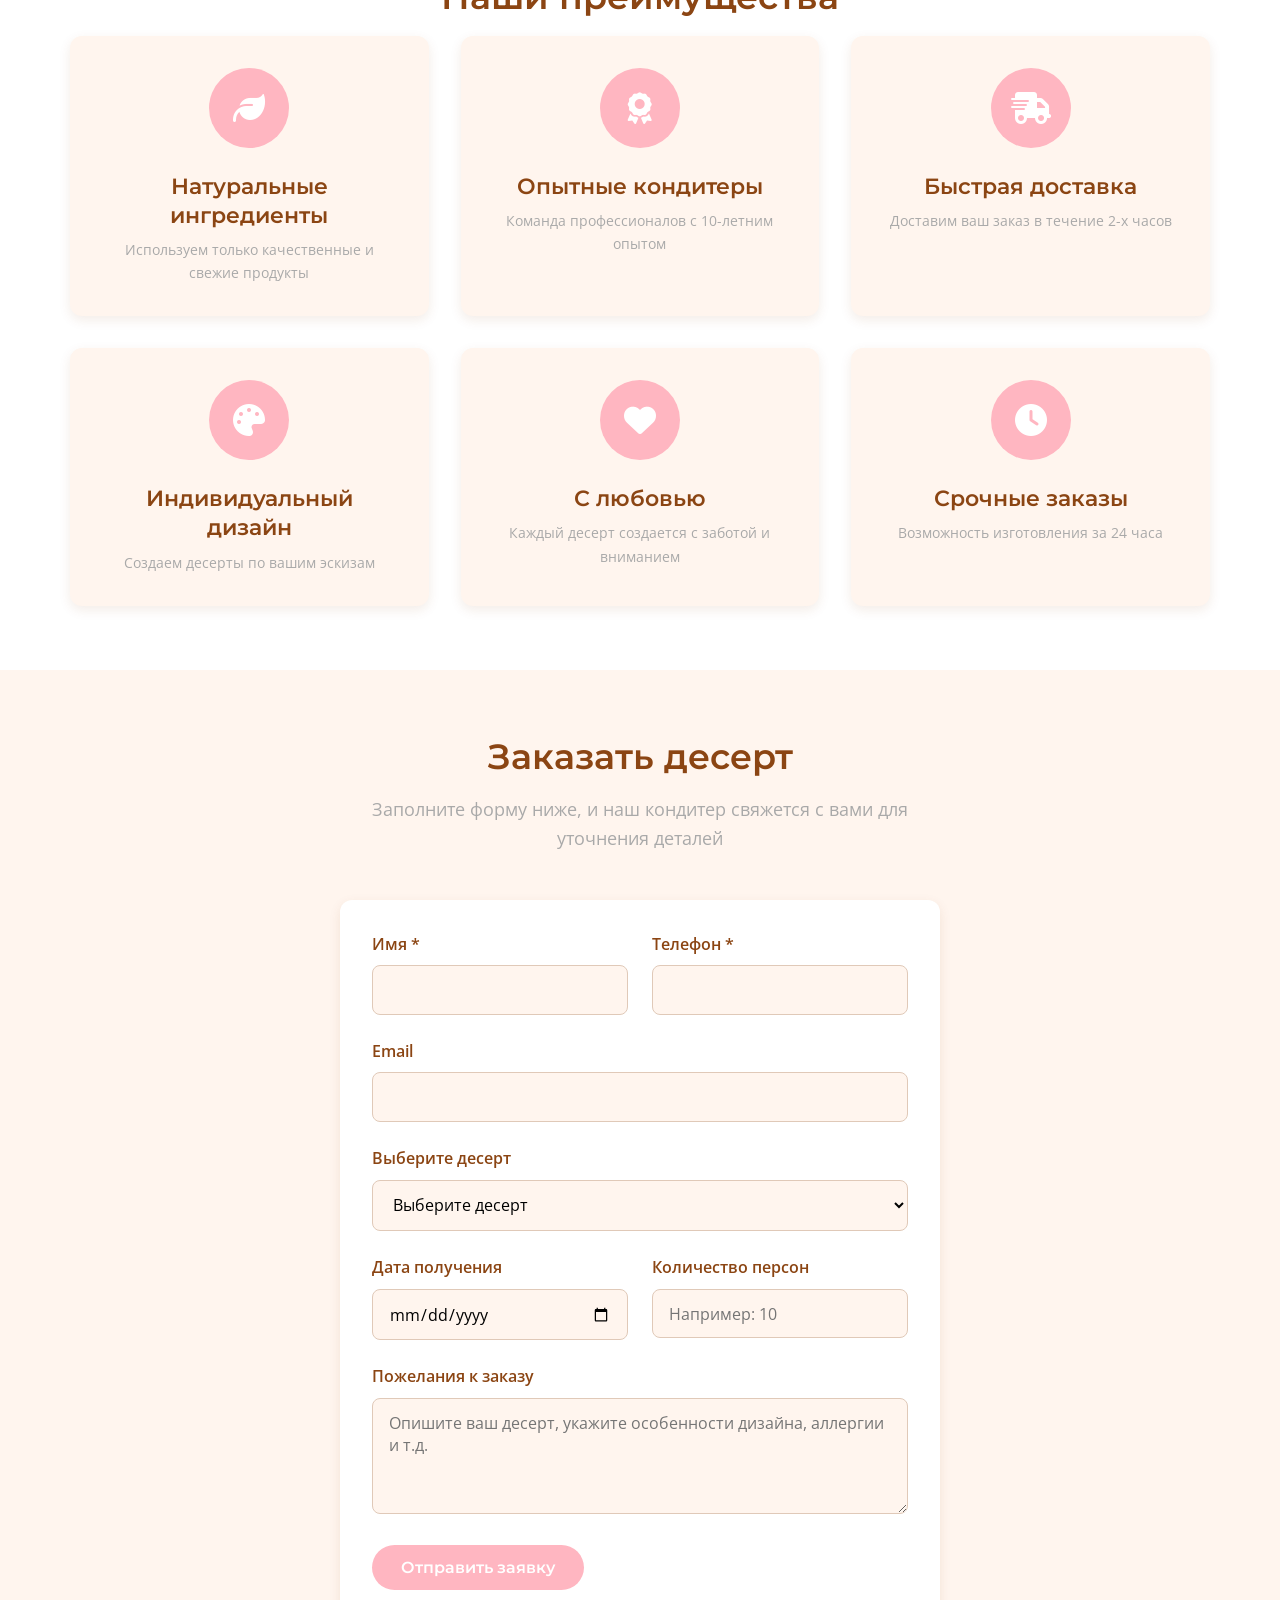
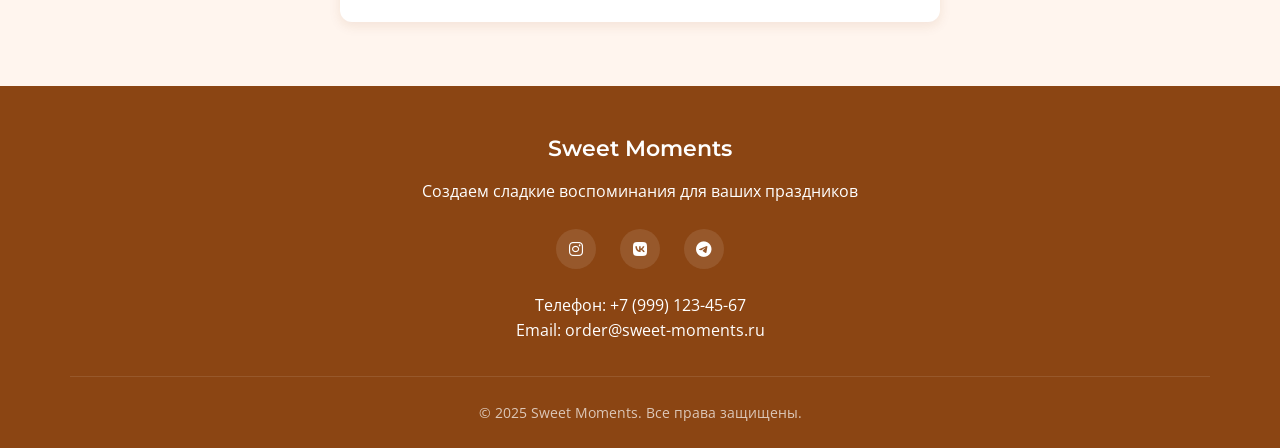
==== commit 1b264ffb: "Update index.html" ====
--- a/index.html
+++ b/index.html
@@ -18,7 +18,6 @@
             
             <div class="auth-links">
                 <a href="#" id="loginLink" class="auth-link">Войти</a>
-                <a href="admin.php" class="auth-link">Админка</a>
             </div>
             
             <ul class="nav-menu nav-desktop">
